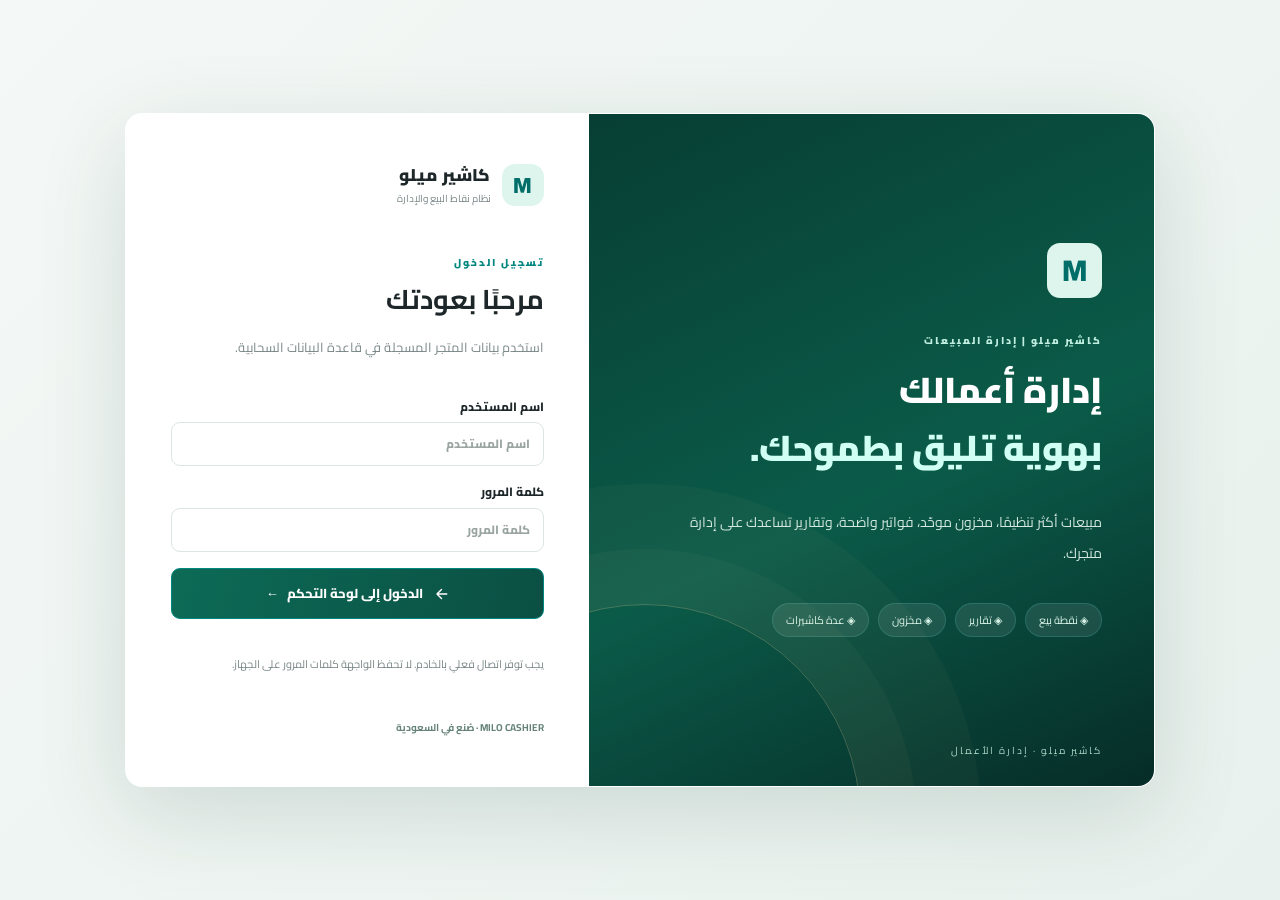
==== index.html @ 9346929e "Add files via upload" ====
<!doctype html>
<html lang="ar" dir="rtl">
<head>
  <meta charset="utf-8">
  <meta name="viewport" content="width=device-width,initial-scale=1,maximum-scale=1,user-scalable=no,viewport-fit=cover">
  <meta name="theme-color" content="#00867f">
  <meta name="description" content="كاشير ميلو — منصة إدارة المبيعات والمخزون والفواتير باللغة العربية">
  <title>كاشير ميلو | نظام نقاط البيع</title>
  <link rel="preconnect" href="https://fonts.googleapis.com">
  <link rel="preconnect" href="https://fonts.gstatic.com" crossorigin>
  <link href="https://fonts.googleapis.com/css2?family=Cairo:wght@400;500;600;700;800;900&display=swap" rel="stylesheet">
  <link rel="manifest" href="manifest.webmanifest">
  <link rel="icon" href="icons/icon-192.png">
  <link rel="apple-touch-icon" href="icons/icon-192.png">
  <link rel="stylesheet" href="style.css">
  <script defer src="startup.js"></script>
  <script defer src="icons.js"></script>
  <script defer src="offline-sync.js"></script>
  <script defer src="milo-bridge.js?v=363"></script>
  <script defer src="app.js"></script>
  <script defer src="pwa.js"></script>
  <script defer src="direct-print.js?v=362"></script>
</head>
<body data-initial-page="sale">
<!-- Startup overlay: shown only during actual authentication and data loading. -->
<section id="miloLoginLoading" class="milo-login-loading hidden" aria-live="polite" aria-busy="true" aria-labelledby="miloLoadingTitle" role="status" dir="rtl">
  <div class="milo-loading-card">
    <div class="milo-loading-mark" aria-hidden="true"><span>M</span><i></i></div>
    <div class="milo-loading-kicker">MILO CASHIER</div>
    <h2 id="miloLoadingTitle">مرحبًا بك في ميلو</h2>
    <p id="miloLoadingStatus">جارٍ التحقق من بيانات الدخول...</p>
    <div class="milo-loading-progress" aria-hidden="true"><span></span></div>
    <div class="milo-loading-foot"><span class="milo-loading-dot"></span> تهيئة بيئة العمل بشكل آمن</div>
  </div>
  <div class="milo-loading-copyright">نظام MILO CASHIER · صناعة سعودية</div>
</section>
<section id="loginScreen" class="login-screen">
  <div class="login-layout">
    <div class="login-hero">
      <div class="brand-emblem large">M</div>
      <p class="eyebrow light-text">كاشير ميلو | إدارة المبيعات</p>
      <h1>إدارة أعمالك<br><span>بهوية تليق بطموحك.</span></h1>
      <p>مبيعات أكثر تنظيمًا، مخزون موحّد، فواتير واضحة، وتقارير تساعدك على إدارة متجرك.</p>
      <div class="hero-chips"><span>◈ نقطة بيع</span><span>◈ تقارير</span><span>◈ مخزون</span><span>◈ عدة كاشيرات</span></div>
      <div class="hero-foot">كاشير ميلو · إدارة الأعمال</div>
    </div>
    <div class="login-form-side">
      <div class="brand-inline"><span class="brand-emblem">M</span><div><strong>كاشير ميلو</strong><small>نظام نقاط البيع والإدارة</small></div></div>
      <p class="eyebrow">تسجيل الدخول</p>
      <h2>مرحبًا بعودتك</h2>
      <p class="muted">استخدم بيانات المتجر المسجلة في قاعدة البيانات السحابية.</p>
      <form id="loginForm" autocomplete="on">
        <label>اسم المستخدم<input id="loginUser" name="username" class="input" autocomplete="username" required placeholder="اسم المستخدم"></label>
        <label>كلمة المرور<input id="loginPass" name="password" class="input" type="password" autocomplete="current-password" required placeholder="كلمة المرور"></label>
        <button id="loginBtn" class="btn primary block" type="submit">الدخول إلى لوحة التحكم <span>←</span></button>
      </form>
      <div id="loginError" class="error-text" role="alert"></div>
      <p class="small-note">يجب توفر اتصال فعلي بالخادم. لا تحفظ الواجهة كلمات المرور على الجهاز.</p>
      <div class="login-bottom">MILO CASHIER · صُنع في السعودية</div>
    </div>
  </div>
</section>

<div id="app" class="app hidden">
  <header class="topbar">
    <div class="topbar-row">
      <div class="header-start"><button class="sidebar-toggle" id="sidebarToggle" type="button" aria-label="فتح أو إغلاق القائمة" aria-controls="mainNav" aria-expanded="true" title="فتح أو إغلاق القائمة"><span class="hamburger-icon" aria-hidden="true"><svg viewBox="0 0 24 24" fill="none" stroke="currentColor" stroke-width="2" stroke-linecap="round"><path d="M4 7h16M4 12h16M4 17h16"/></svg></span></button>
      <div class="brand-inline"><span class="brand-emblem">M</span><div><strong>كاشير ميلو</strong><small id="storeTitle">نظام نقاط البيع</small></div></div></div>
      <div class="header-tools"><button type="button" id="syncQueueButton" class="sync-queue-pill" data-action="view-sync-queue" title="مزامنة الفواتير المعلقة" aria-live="polite">بانتظار المزامنة: <b id="syncQueueCount">0</b></button><span class="connection" id="connection" aria-live="polite"><i></i> التحقق من الاتصال</span><button class="btn outline tiny" id="installAppButton" type="button" hidden>تثبيت التطبيق</button><div class="account-menu" id="accountMenu"><button type="button" class="account-trigger" id="accountTrigger" aria-haspopup="true" aria-expanded="false" aria-controls="accountDropdown"><span class="account-circle" aria-hidden="true"><svg viewBox="0 0 24 24" fill="none" stroke="currentColor" stroke-width="1.9" stroke-linecap="round"><circle cx="12" cy="8" r="4"/><path d="M4 21v-2a8 8 0 0 1 16 0v2"/></svg></span><span class="account-label"><strong id="userName">حساب المتجر</strong><small>الحساب والخيارات</small></span><span class="account-chevron" aria-hidden="true">⌄</span></button><div class="account-dropdown" id="accountDropdown" hidden><div class="account-dropdown-head"><b id="accountMenuOwner">حساب المتجر</b><small id="accountMenuStore">إدارة الحساب</small></div><button type="button" data-action="go-account">حسابي والاشتراك</button><button type="button" class="account-logout" data-action="logout">تسجيل الخروج</button></div></div></div>
    </div>
  </header>
  <div class="sidebar-scrim" id="sidebarScrim" hidden></div>
  <aside class="pos-sidebar" id="sidebar" aria-label="القائمة الجانبية">
    <div class="side-brand"><div class="side-brand-symbol">M</div><div class="sidebar-label"><b>كاشير ميلو</b><small>لوحة إدارة الأعمال</small></div></div>
    <div class="sidebar-scroll"><nav id="mainNav" class="side-menu" aria-label="القائمة الرئيسية"></nav></div>
    <div class="side-footer"><span class="side-footer-dot"></span><div class="sidebar-label"><b>نظام نقاط البيع</b><small>إدارة ومزامنة مركزية</small></div></div>
  </aside>
  <main class="workspace">
    <div class="page-header"><div><p class="eyebrow" id="pageEyebrow">كاشير ميلو</p><h1 id="pageTitle">نقطة البيع</h1><p class="muted" id="pageSub">نظام متكامل لإدارة عمليات المتجر.</p></div><div class="header-actions" id="headerActions"></div></div>
    <div id="content" class="page-content"></div>
  </main>
  <footer class="main-footer"><span>© كاشير ميلو — إدارة المتاجر باحترافية</span><span id="footerText">اتصال مركزي إلزامي لحفظ المبيعات · تطبيق قابل للتثبيت</span></footer>
</div>

<div class="backdrop hidden" id="modal" role="dialog" aria-modal="true" aria-labelledby="modalTitle">
  <div class="modal-panel"><div class="modal-head"><div><small>كاشير ميلو</small><h2 id="modalTitle"></h2></div><button class="icon-button" type="button" data-action="close-modal" aria-label="إغلاق"><svg viewBox="0 0 24 24" fill="none" stroke="currentColor" stroke-width="2" stroke-linecap="round"><path d="M18 6 6 18M6 6l12 12"/></svg></button></div><div id="modalContent" class="modal-content"></div><div id="modalActions" class="modal-actions"></div></div>
</div>
<div class="toast hidden" id="toast" role="status" aria-live="polite"></div>
<div id="receipt" class="print-receipt" aria-hidden="true"></div>
<section id="accountBlockedScreen" class="account-blocked-screen hidden" role="alertdialog" aria-modal="true" aria-labelledby="accountBlockedTitle" dir="rtl">
  <div class="account-blocked-card"><div class="account-blocked-mark" aria-hidden="true">!</div>
    <p class="account-blocked-brand">MILO CASHIER</p>
    <h1 id="accountBlockedTitle">تم إيقاف الحساب</h1>
    <p id="accountBlockedReason">تم إغلاق الحساب أو إيقاف اشتراك المتجر. يرجى التواصل مع إدارة النظام.</p>
    <p class="account-blocked-hint">تم إيقاف استخدام الكاشير على هذا الجهاز. لم تُحذف البيانات المحلية.</p>
    <button type="button" class="btn primary" onclick="location.reload()">إعادة التحقق</button>
  </div>
</section>
</body>
</html>
---- style.css ----
:root{--navy:#102a31;--navy-2:#163b42;--navy-3:#1b4b52;--emerald:#116953;--emerald-2:#0d5442;--mint:#dff1e8;--pistachio:#edf7f1;--sky:#ecf5f9;--paper:#f4f7f6;--card:#fffdfa;--line:#dde8e3;--ink:#182d31;--muted:#718582;--warning:#fff4df;--danger:#b94043;--shadow:0 18px 48px rgba(16,45,47,.08);--radius:18px;--radius-sm:12px}
*{box-sizing:border-box}html{scroll-behavior:smooth}body{margin:0;background:linear-gradient(180deg,#fbfcfc 0%,#f2f6f4 100%);color:var(--ink);font-family:Cairo,Tahoma,Arial,sans-serif;font-size:13px;line-height:1.65}button,input,textarea,select{font:inherit}button{cursor:pointer}button:disabled{opacity:.56;cursor:not-allowed}a{color:var(--emerald)}img{display:block;max-width:100%}.hidden{display:none!important}.muted{color:var(--muted)}.eyebrow{font-size:10px;letter-spacing:2px;font-weight:900;color:var(--emerald);margin:0 0 5px}.light-text{color:#c0eee1}.small-note{font-size:11px;color:var(--muted);line-height:1.95}

/* login */
.login-screen{min-height:100dvh;display:grid;place-items:center;padding:25px;background:radial-gradient(circle at 10% 10%,#d9eae4,transparent 35%),linear-gradient(125deg,#eef4f1,#f9fbfa)}.login-layout{width:min(1030px,100%);min-height:630px;background:white;display:grid;grid-template-columns:1.1fr .9fr;overflow:hidden;border-radius:28px;box-shadow:0 35px 100px rgba(14,48,41,.17);border:1px solid #d9e6df}.login-hero{color:white;background:linear-gradient(138deg,var(--navy) 0%,var(--navy-2) 58%,var(--emerald) 100%);padding:64px 52px;position:relative;display:flex;flex-direction:column;justify-content:center;overflow:hidden}.login-hero:after{content:'';position:absolute;left:-110px;bottom:-155px;width:400px;height:400px;border:1px solid #9de0c333;border-radius:50%;box-shadow:0 0 0 60px #9de0c30b,0 0 0 125px #9de0c309;pointer-events:none}.login-hero h1{font-size:36px;line-height:1.6;margin:8px 0 16px;font-weight:900}.login-hero h1 span{color:#b6ebcf}.login-hero>p:not(.eyebrow){color:#d1e8df;font-size:14px;line-height:2.2;max-width:430px}.hero-chips{display:flex;gap:9px;flex-wrap:wrap;margin:20px 0}.hero-chips span{padding:7px 13px;background:#e4f8ef16;border:1px solid #b5e6d737;border-radius:30px;color:#d8f4e8;font-size:11px}.hero-foot{position:absolute;bottom:27px;color:#aed7ca;font-size:10px;letter-spacing:2px;direction:ltr}.login-form-side{padding:50px 45px;display:flex;flex-direction:column;justify-content:center}.brand-inline{display:flex;align-items:center;gap:11px}.brand-inline>div{display:flex;flex-direction:column;line-height:1.3}.brand-inline strong{font-weight:900;font-size:17px;letter-spacing:.2px}.brand-inline small{font-size:10px;color:var(--muted);margin-top:6px}.brand-emblem{display:grid;place-items:center;width:42px;height:42px;border-radius:13px;background:linear-gradient(145deg,#d1efe1,#95c9b5);color:#144b42;font-size:22px;font-weight:900;box-shadow:0 5px 18px #153f2e1e}.brand-emblem.large{width:55px;height:55px;font-size:30px;margin-bottom:35px;color:#d5f4e6;background:#d5f4e628;border:1px solid #d5f4e655}.login-form-side>.eyebrow{margin-top:49px}.login-form-side h2{font-size:27px;line-height:1.4;margin:5px 0}.login-form-side form{display:grid;gap:16px;margin:25px 0 6px}.login-form-side form label,.form label{display:flex;flex-direction:column;gap:6px;font-size:12px;font-weight:800}.login-bottom{margin-top:33px;font-size:10px;color:#9caeaa}.error-text{font-size:12px;color:var(--danger);min-height:18px}
.input,textarea,select{width:100%;padding:11px 13px;background:white;border:1px solid #d6e3dc;border-radius:12px;color:var(--ink);outline:0;min-height:44px}textarea{resize:vertical;min-height:85px}.input:focus,textarea:focus,select:focus{border-color:#65aa93;box-shadow:0 0 0 3px #11695316}.input::placeholder{color:#a0ada8}
.btn{border:1px solid transparent;border-radius:12px;padding:10px 16px;font-weight:900;white-space:nowrap;display:inline-flex;align-items:center;justify-content:center;gap:8px;transition:.16s;color:inherit;background:#eff4f1}.btn:hover:not(:disabled){transform:translateY(-1px);filter:brightness(.985)}.btn.primary{background:linear-gradient(110deg,var(--emerald-2),#1a8269);color:white;box-shadow:0 8px 18px #0c5e4927}.btn.secondary{background:#e4f2ec;color:var(--emerald);border-color:#c9e6d8}.btn.outline{background:white;border-color:#d8e5df;color:var(--ink)}.btn.danger{background:#fff0ee;color:var(--danger);border-color:#f1d8d5}.btn.block{width:100%;min-height:51px}.btn.tiny{padding:6px 11px;font-size:11px}.btn.small{padding:8px 13px;font-size:11px}.icon-button{display:grid;place-items:center;width:37px;height:37px;border:1px solid var(--line);background:white;border-radius:10px;font-size:23px;color:var(--ink)}

/* app shell */
.topbar{position:sticky;top:0;z-index:20;padding:10px 14px 0;background:linear-gradient(180deg,rgba(244,247,246,.96),rgba(244,247,246,.88));backdrop-filter:blur(8px)}.topbar-row{display:flex;justify-content:space-between;align-items:center;gap:15px;padding:14px 18px;border:1px solid #dbe7e2;border-bottom:0;background:linear-gradient(110deg,var(--navy) 0%,var(--navy-2) 66%,var(--navy-3) 100%);box-shadow:0 10px 30px rgba(16,42,49,.12);border-radius:24px 24px 0 0}.topbar .brand-inline strong{color:#fff}.topbar .brand-inline small{color:#cad9d6}.topbar .brand-emblem{background:linear-gradient(145deg,#d9eee8,#9dc6bc);color:#0f3439;box-shadow:0 5px 16px #061d1b36}.header-tools{display:flex;align-items:center;gap:11px;flex-wrap:wrap}.connection{display:inline-flex;gap:8px;align-items:center;background:#e9f5ee;color:#116953;font-size:10px;border-radius:40px;padding:8px 12px;font-weight:900;white-space:nowrap}.connection i{width:7px;height:7px;border-radius:50%;background:#27a66f}.connection.offline{background:#fff2e2;color:#ae6e22}.connection.offline i{background:#e79c43}.user-avatar{border:1px solid #ffffff24;border-radius:40px;background:#ffffff12;padding:8px 12px;color:#eff7f6;font-size:11px;font-weight:900}.topbar .btn.outline{background:#ffffff10;border-color:#ffffff33;color:#fff}.topnav{display:flex;gap:6px;align-items:center;padding:10px 14px 12px;overflow-x:auto;scrollbar-width:thin;background:#fff;border:1px solid #dbe7e2;border-top:0;border-radius:0 0 24px 24px;box-shadow:0 14px 34px rgba(16,42,49,.06);white-space:nowrap}.topnav button{border:1px solid transparent;border-radius:999px;background:transparent;color:#60756f;font-weight:900;font-size:11px;padding:10px 14px;white-space:nowrap}.topnav button:hover{color:var(--emerald);background:#f1f8f4;border-color:#dcebe5}.topnav button.active{color:#fff;border-color:var(--emerald);background:linear-gradient(135deg,var(--emerald-2),var(--emerald));box-shadow:0 8px 18px rgba(17,105,83,.2)}
.workspace{max-width:1720px;margin:auto;min-height:calc(100vh - 206px);padding:22px 14px 36px}.page-header{display:flex;justify-content:space-between;align-items:flex-end;gap:16px;margin:0 0 18px;padding:20px 22px;border:1px solid #dfe9e5;background:linear-gradient(145deg,#fffdfa,#f7fbf9);border-radius:22px;box-shadow:var(--shadow)}.page-header h1{font-size:26px;line-height:1.35;margin:0 0 5px;font-weight:900;color:#113138}.page-header .muted{margin:0;font-size:12px}.header-actions{display:flex;gap:8px;align-items:center;flex-wrap:wrap;justify-content:flex-end}.header-actions .btn{padding-inline:14px;border-radius:999px;box-shadow:0 6px 14px rgba(16,42,49,.04)}.main-footer{display:flex;justify-content:space-between;gap:15px;padding:18px 18px 22px;font-size:10px;color:#859994;border-top:1px solid #e5edeb}

/* generic cards */
.card,.panel{background:var(--card);border:1px solid var(--line);border-radius:var(--radius);box-shadow:var(--shadow);padding:18px}.card h2,.panel h2{margin:0 0 14px;font-size:16px}.panel.soft{background:linear-gradient(140deg,#fafffc,#f2f8f5)}.toolbar{display:flex;gap:9px;align-items:center;flex-wrap:wrap;margin-bottom:15px}.toolbar .input{max-width:280px}.toolbar .right{margin-inline-start:auto}

/* sale screen */
.sale-page{min-height:0}.split{display:grid;grid-template-columns:minmax(0,1fr) 430px;gap:18px;align-items:stretch}.sale-products,.sale-cart{min-width:0;display:flex;flex-direction:column;min-height:0}.sale-products{padding:16px 16px 14px}.sale-cart{padding:16px;gap:12px;position:relative;background:linear-gradient(180deg,#fffdfa,#fbfefd)}.sale-cart:before{content:'';position:absolute;inset:0 auto 0 0;width:4px;background:linear-gradient(180deg,var(--emerald),#9cc7b6);border-radius:18px 0 0 18px}.sale-toolbar{display:flex;align-items:center;gap:10px;flex-wrap:wrap;margin-bottom:13px;padding:12px;border:1px solid #e5eeea;border-radius:15px;background:linear-gradient(135deg,#f8fbfa,#f2f7f5)}.search-area{position:relative;flex:1 1 300px}.search-area .input{padding-right:39px;background:#fff}.search-area:before{content:'⌕';position:absolute;right:13px;top:5px;color:var(--emerald);font-size:26px}.category-strip{display:flex;gap:7px;overflow-x:auto;white-space:nowrap;padding:6px 1px 12px}.chip{background:white;color:#577168;border:1px solid #dbe8e0;border-radius:35px;font-weight:800;padding:8px 13px;white-space:nowrap;font-size:11px}.chip.active{background:var(--emerald);color:white;border-color:var(--emerald);box-shadow:0 6px 14px rgba(17,105,83,.18)}.catalog{display:grid;grid-template-columns:repeat(auto-fill,minmax(160px,1fr));gap:12px;align-content:start;flex:1;min-height:280px;overflow:auto;padding:3px}.catalog-card{border:1px solid #deebe5;background:#fff;border-radius:16px;overflow:hidden;text-align:right;min-height:210px;display:flex;flex-direction:column;transition:.15s;box-shadow:0 6px 16px rgba(16,42,49,.04)}.catalog-card:hover{border-color:#95bfae;box-shadow:0 12px 26px rgba(14,105,81,.12);transform:translateY(-2px)}.catalog-img{height:108px;background:linear-gradient(120deg,#ecf7f1,#eaf4f6);display:flex;align-items:center;justify-content:center;overflow:hidden}.catalog-img img{width:100%;height:100%;object-fit:cover}.catalog-img .placeholder{font-size:38px;color:#7eb3a1}.catalog-card .body{padding:12px;display:flex;flex:1;flex-direction:column;gap:4px}.catalog-card .body b{font-size:12px;line-height:1.55;min-height:40px}.catalog-card .body small{color:#8a9d95;font-size:10px}.catalog-card .amount{display:flex;align-items:flex-end;justify-content:space-between;margin-top:auto;padding-top:9px;color:var(--emerald);font-weight:900;font-size:14px}.catalog-card .amount span{font-size:9px;color:#9baaa4;font-weight:700}.catalog-card:disabled{filter:grayscale(.38);opacity:.8}
.cart-title{display:flex;align-items:center;justify-content:space-between;gap:12px;padding:0 0 6px;margin-bottom:2px}.cart-title h2{margin:0;font-size:18px}.count-pill{border-radius:20px;background:#eef7f1;color:#17634f;font-weight:900;padding:5px 11px;font-size:10px}.cart-lines{flex:1;min-height:280px;overflow:auto;border:1px solid #e9efea;border-radius:14px;background:#fff}.cart-line{display:flex;flex-direction:column;gap:7px;padding:12px 12px;border-bottom:1px solid #eaf0ec}.cart-line:last-child{border:0}.cart-line-header{display:flex;justify-content:space-between;align-items:flex-start;gap:9px}.cart-line-header b{font-size:12px}.cart-line-header strong{color:var(--emerald)}.cart-line small{font-size:10px;color:var(--muted)}.cart-controls{display:flex;align-items:center;justify-content:space-between;gap:8px}.counter{display:inline-flex;align-items:center;border:1px solid #dce9e2;border-radius:10px;overflow:hidden;background:#fff}.counter button{border:0;background:#f6faf7;color:var(--emerald);padding:4px 11px;font-size:15px}.counter strong{padding:0 11px;font-size:11px}.icon-text{border:0;color:#ad514f;background:transparent;font-weight:800;padding:4px;font-size:11px}.total-box{background:linear-gradient(125deg,#f6fbf8,#eef7f3);padding:14px;border-radius:14px;border:1px solid #e1ede7}.total-row{display:flex;align-items:center;justify-content:space-between;margin-bottom:8px;font-size:12px}.total-row:last-child{margin:0}.total-row.grand{border-top:1px solid #d7e9df;margin-top:10px;padding-top:12px;font-weight:900;font-size:20px;color:var(--emerald)}.cart-checkout{display:grid;grid-template-columns:1fr 1fr;gap:8px}.cart-checkout .full{grid-column:1/-1}.empty{text-align:center;color:#899d95;padding:45px 16px}.empty b{display:block;color:#567368;font-size:14px;margin-bottom:5px}

/* rest pages */
.section-tabs{display:flex;gap:7px;margin-bottom:15px}.metrics{display:grid;grid-template-columns:repeat(4,minmax(0,1fr));gap:12px;margin-bottom:16px}.metric{padding:19px;border:1px solid #e2ebe6;background:#fff;border-radius:15px;box-shadow:var(--shadow)}.metric span{display:block;font-size:11px;color:#7e908a}.metric b{display:block;color:var(--emerald);font-size:23px;font-weight:900;margin-top:8px}.data-table{width:100%;border-collapse:collapse;min-width:650px}.data-table th,.data-table td{border-bottom:1px solid #ebf1ed;text-align:right;vertical-align:middle;padding:11px 10px;font-size:11px}.data-table th{color:#61786e;background:#f4faf6;font-weight:900}.data-table tr:hover td{background:#fcfefd}.data-table td .btn{margin:2px}.table-scroll{overflow:auto;border-radius:10px}.cell-image{width:39px;height:39px;object-fit:cover;border-radius:8px;background:#ebf4ef}.tag{display:inline-flex;align-items:center;gap:3px;font-weight:800;padding:4px 9px;border-radius:30px;font-size:10px;background:#e8f6ed;color:#167451}.tag.red{color:#ba4241;background:#fff0f0}.tag.amber{color:#916210;background:#fff4df}.stack{display:grid;gap:15px}.form{display:grid;grid-template-columns:repeat(2,minmax(0,1fr));gap:13px}.form .wide,.wide{grid-column:1/-1}.form input[type=checkbox]{width:auto;margin-left:7px}.form-help{font-size:11px;line-height:1.9;color:#7a9186}.form-section{grid-column:1/-1;border-top:1px solid #e4efe7;padding-top:12px;margin-top:6px}.form-section h3{margin:0 0 7px;font-size:15px}.option-row{display:grid;grid-template-columns:1fr 115px auto;gap:7px;align-items:center;margin-bottom:8px}.setting-grid{display:grid;grid-template-columns:repeat(auto-fit,minmax(240px,1fr));gap:13px}.setting-tile{border:1px solid #e0ebe5;border-radius:15px;background:white;padding:18px}.setting-tile h3{font-size:15px;margin:0 0 5px}.setting-tile p{font-size:11px;color:var(--muted);min-height:45px}.notice{background:var(--warning);border:1px solid #f0ddbb;padding:12px 14px;border-radius:12px;color:#805c1e;font-size:11px;line-height:1.9}.notice.good{background:#e9f7ef;border-color:#c8ebd4;color:#216448}.notice.danger{background:#fff0ef;border-color:#efcfcb;color:#9a4240}.chart-bars{height:200px;display:flex;align-items:end;gap:8px;overflow-x:auto;padding:10px 0 23px;border-bottom:1px solid var(--line)}.chart-col{min-width:35px;flex:1;display:flex;flex-direction:column;align-items:center;justify-content:end;height:100%}.chart-bar{width:min(40px,75%);background:linear-gradient(0deg,var(--emerald),#7ebca6);height:var(--bar-h);border-radius:7px 7px 1px 1px;min-height:3px}.chart-col small{font-size:9px;white-space:nowrap;color:#7a9388}.columns2{display:grid;grid-template-columns:1.3fr .7fr;gap:14px}.payment-methods{display:grid;grid-template-columns:repeat(3,1fr);gap:8px;margin-bottom:15px}.paymethod{padding:13px;border:1px solid #d6e7dd;border-radius:12px;background:white;font-weight:900;color:#42695b}.paymethod.selected{background:#eaf6ef;color:var(--emerald);border-color:var(--emerald)}

/* modal */
.print-receipt{display:none}.backdrop{position:fixed;inset:0;z-index:30;background:#102b30a8;backdrop-filter:blur(4px);display:grid;place-items:center;padding:18px}.modal-panel{width:min(700px,100%);max-height:calc(100dvh - 35px);overflow:hidden;background:white;border-radius:22px;box-shadow:0 28px 70px #071b1c52;display:flex;flex-direction:column}.modal-head{display:flex;justify-content:space-between;align-items:flex-start;gap:10px;border-bottom:1px solid #e3ebe7;padding:17px 22px}.modal-head small{font-size:9px;color:var(--emerald);font-weight:900;letter-spacing:1px}.modal-head h2{font-size:18px;margin:1px 0 0}.modal-content{padding:21px 23px;overflow-y:auto}.modal-actions{padding:13px 22px;display:flex;justify-content:flex-end;gap:9px;border-top:1px solid #e3ebe7}.toast{position:fixed;bottom:24px;left:20px;z-index:99;background:#153c38;color:white;border-radius:12px;padding:12px 19px;box-shadow:0 15px 40px #16332d52;max-width:min(450px,calc(100vw - 35px));font-size:12px}.toast.error{background:#8b3434}

/* receipt */
.receipt-inner{color:#000;background:#fff;font:11px/1.45 Tahoma,Arial,sans-serif;text-align:right;padding:1mm 0}.receipt-head{text-align:center;padding-bottom:8px}.receipt-brand{font-size:10px;letter-spacing:1.8px;color:#555;margin-bottom:4px}.receipt-inner h2{font-size:18px;margin:0 0 2px;text-align:center}.receipt-sub{font-size:10px;color:#333;margin:2px 0;text-align:center}.receipt-badge{display:inline-block;margin-top:6px;padding:4px 8px;border:1px solid #999;border-radius:999px;font-size:10px;font-weight:bold}.receipt-box{border:1px solid #000;padding:6px 7px;border-radius:3px;margin:8px 0}.receipt-grid{display:grid;grid-template-columns:1fr 1fr;gap:3px 12px;font-size:10px}.receipt-grid div{display:flex;justify-content:space-between;gap:10px}.receipt-grid strong,.receipt-grid b{font-size:10px}.receipt-rule{border-top:1px dashed #777;margin:8px 0}.receipt-items{width:100%;border-collapse:collapse}.receipt-items th,.receipt-items td{border-bottom:1px dashed #b0b0b0;padding:4px 0;text-align:right;vertical-align:top;font-size:10px}.receipt-items th:nth-child(2),.receipt-items td:nth-child(2),.receipt-items th:nth-child(3),.receipt-items td:nth-child(3),.receipt-items th:nth-child(4),.receipt-items td:nth-child(4){text-align:center}.receipt-items th:last-child,.receipt-items td:last-child{text-align:left}.receipt-items th{font-size:9px;color:#333}.item-main{font-weight:bold}.item-note{display:block;font-size:9px;color:#444;margin-top:2px}.receipt-summary .rline{display:flex;align-items:center;justify-content:space-between;gap:10px;margin:4px 0}.receipt-summary .receipt-strong{font-weight:900;font-size:15px;padding:7px 0;border-top:1px solid #000;border-bottom:1px solid #000;margin-top:5px}.receipt-footer{margin-top:10px;border-top:1px dashed #aaa;padding-top:8px;white-space:pre-wrap;text-align:center;font-size:10px}.receipt-note{font-size:10px;white-space:pre-wrap;text-align:center}.qr-area{text-align:center;margin:10px auto 4px}.qr-caption{text-align:center;font-size:9px;color:#333}.tiny{text-align:center;font-size:9px;color:#555;margin-top:5px}

/* responsiveness & fixed sale viewport */
@media(min-width:1000px){body:has(.sale-page) .workspace{max-width:1760px}body:has(.sale-page) .page-content{min-height:calc(100dvh - 245px)}body:has(.sale-page) .sale-page{height:calc(100dvh - 245px)}.sale-page .split{height:100%}.sale-page .split .card{height:100%;min-height:0}.sale-page .sale-products,.sale-page .sale-cart{overflow:hidden}.sale-page .sale-cart{position:sticky;top:136px;align-self:start}.sale-page .catalog,.sale-page .cart-lines{scrollbar-gutter:stable}}
@media(max-width:1100px){.split{grid-template-columns:1fr}.catalog{max-height:430px}.sale-cart{position:static}.cart-lines{max-height:300px!important}.metrics{grid-template-columns:repeat(2,1fr)}.columns2{grid-template-columns:1fr}.page-header{align-items:flex-start;flex-wrap:wrap}}
@media(max-width:750px){.login-screen{padding:10px}.login-layout{min-height:initial;grid-template-columns:1fr}.login-hero{padding:22px 26px}.login-hero h1{font-size:22px;margin:0}.login-hero>p:not(.eyebrow),.hero-chips,.hero-foot,.login-hero>.eyebrow{display:none}.brand-emblem.large{margin:0 0 8px;width:39px;height:39px;font-size:23px}.login-form-side{padding:25px}.login-form-side>.eyebrow{margin-top:25px}.topbar{padding:6px 8px 0}.topbar-row{padding:10px 12px;border-radius:18px 18px 0 0}.topnav{padding:8px 8px 10px;border-radius:0 0 18px 18px}.topbar .brand-inline strong{font-size:13px}.topbar .brand-inline small{font-size:9px}.user-avatar{display:none}.header-tools{gap:5px}.topnav button{padding:9px 11px;font-size:11px}.workspace{padding:15px 10px}.page-header{padding:15px 14px}.page-header h1{font-size:21px}.catalog{grid-template-columns:repeat(2,minmax(0,1fr));max-height:none}.metrics{grid-template-columns:repeat(2,minmax(0,1fr))}.metric{padding:13px}.metric b{font-size:16px}.card,.panel{padding:13px}.form{grid-template-columns:1fr}.form .wide,.wide{grid-column:1}.setting-grid{grid-template-columns:1fr}.main-footer{flex-direction:column;text-align:center}.option-row{grid-template-columns:1fr 75px auto}.modal-panel{max-height:calc(100dvh - 15px)}.modal-content{padding:14px}.modal-head{padding:14px}.payment-methods{grid-template-columns:1fr}.header-actions{width:100%;justify-content:flex-start}}
@media print{@page{margin:0;size:auto}html,body{padding:0!important;margin:0!important;background:#fff!important}body>.login-screen,body>.app,body>.backdrop,body>.toast{display:none!important}#receipt.print-receipt{display:block!important;position:static!important;margin:0 auto!important;padding:3mm 3mm 4mm!important;max-width:none!important;min-height:0!important;break-after:avoid;width:var(--receipt-width,80mm)!important}#receipt .receipt-inner{width:100%;font-size:11px;line-height:1.35}#receipt table tr,#receipt svg{break-inside:avoid;page-break-inside:avoid}#receipt .receipt-footer,#receipt .receipt-box,#receipt .receipt-summary{break-inside:avoid}}

/* MILO PWA — professional header and fixed sale workspace */
.topbar{position:sticky;top:0;z-index:12;background:rgba(247,250,248,.97);backdrop-filter:blur(16px)}
.topnav{display:flex;align-items:center;gap:5px;overflow-x:auto;scrollbar-width:thin}
.topnav button{white-space:nowrap;flex-shrink:0}
.topnav .nav-extra{opacity:.82}
#installAppButton[hidden]{display:none!important}
@media(min-width:1120px){body:has(.sale-page) .workspace{height:calc(100dvh - 172px);min-height:0;display:flex;flex-direction:column;padding-top:9px;padding-bottom:7px}body:has(.sale-page) .page-header{flex:0 0 auto;margin-bottom:7px;padding-block:8px}body:has(.sale-page) .page-content{min-height:0;flex:1;display:flex;flex-direction:column}body:has(.sale-page) .sale-page{height:100%;min-height:0;flex:1}body:has(.sale-page) .sale-page .split{height:100%;min-height:0}body:has(.sale-page) .sale-cart{top:auto}body:has(.sale-page) .main-footer{display:none}}
@media print{@page{margin:0;size:auto}#receipt.print-receipt{max-height:none!important;height:auto!important;overflow:visible!important;padding:1mm 2mm 2mm!important;break-inside:auto!important}#receipt .receipt-inner{break-inside:auto}#receipt .receipt-items{break-inside:auto}#receipt .receipt-footer{break-inside:avoid}#receipt .qr-area{break-inside:avoid}}


/* =========================================================
   MILO PREMIUM / PROFESSIONAL COLLAPSIBLE RIGHT NAVIGATION
   Appearance inspired by mainstream Arabic retail dashboards;
   independently designed, not a copy of another brand.
   ========================================================= */
:root{--sidebar-wide:248px;--sidebar-narrow:72px;--topbar-height:73px;--paper:#f3f6fa;--card:#fff;--line:#e0e8ee;--ink:#203341;--navy:#122b3c;--emerald:#087d64;--emerald-2:#07654f;--shadow:0 6px 22px rgba(18,43,60,.045)}
body{background:#f3f6fa;color:var(--ink);font-size:13px}
.app{min-height:100dvh}
.topbar{height:var(--topbar-height);padding:0;position:sticky;top:0;z-index:40;background:#fff;border-bottom:1px solid #e2e9ef;box-shadow:0 2px 15px rgba(23,50,73,.035);backdrop-filter:none}
.topbar-row{height:100%;padding:0 24px;box-shadow:none;background:#fff;border:0;border-radius:0}
.topbar .brand-inline strong{color:var(--navy);font-size:17px;letter-spacing:.06em}
.topbar .brand-inline small{color:#7b8d96}
.topbar .brand-emblem{background:#e4f4ed;color:#08765b;box-shadow:none;border:1px solid #cde9dc}
.topbar .btn.outline{background:#f7fafb;border:1px solid #e2e9ed;color:#344d59}
.header-start{display:flex;align-items:center;gap:16px;min-width:0}
.header-tools{gap:9px}
.connection{background:#edf8f2;color:#127356;padding:8px 12px}
.user-avatar{background:#eef3f6;color:#405866;border-color:#dce5eb}
.sidebar-toggle{border:1px solid #dce6ec;background:#f8fafb;color:#203a48;display:grid;place-items:center;width:42px;height:42px;flex:0 0 42px;border-radius:12px;font-size:20px;line-height:1;transition:.2s}
.sidebar-toggle:hover{background:#eaf5f0;color:#086e56;border-color:#b7d9cb}
.pos-sidebar{position:fixed;right:0;top:var(--topbar-height);bottom:0;width:var(--sidebar-wide);z-index:35;display:flex;flex-direction:column;background:#112d3b;color:#d9e8ec;border-left:1px solid #234352;box-shadow:-5px 0 24px rgba(15,32,45,.075);transition:width .22s ease,transform .22s ease;overflow:hidden}
.side-brand{min-height:86px;padding:17px 19px;display:flex;align-items:center;gap:12px;border-bottom:1px solid #ffffff19}
.side-brand-symbol{width:42px;height:42px;flex:0 0 42px;border-radius:12px;background:linear-gradient(140deg,#31aa85,#117255);color:#fff;display:grid;place-items:center;font-size:22px;font-weight:900}
.side-brand b{font-size:14px;white-space:nowrap;letter-spacing:.05em}.side-brand small{display:block;font-size:10px;color:#9cb5bd;white-space:nowrap}
.sidebar-scroll{min-height:0;overflow:auto;overflow-x:hidden;scrollbar-width:thin;scrollbar-color:#42606e transparent;padding:12px 10px}
.side-menu{display:flex;flex-direction:column;gap:3px}
.side-group-label{font-size:10px;font-weight:800;color:#7899a8;padding:16px 14px 7px;white-space:nowrap}
.side-link{width:100%;border:1px solid transparent;background:transparent;color:#bbd0d8;display:flex;align-items:center;gap:12px;padding:11px 14px;border-radius:11px;min-height:45px;text-align:right;font-size:12px;font-weight:800;white-space:nowrap;transition:background .14s ease,color .14s ease}
.side-link:hover{background:#ffffff12;color:#fff}
.side-link.active{color:#fff;border-color:#289b7860;background:linear-gradient(95deg,#138268 0%,#18715f 100%);box-shadow:0 6px 15px #071d2540}
.side-icon{font-size:20px;line-height:1;display:grid;place-items:center;width:25px;flex:0 0 25px;font-weight:500}
.side-footer{min-height:70px;display:flex;gap:12px;align-items:center;padding:13px 20px;border-top:1px solid #ffffff17;color:#dce8e9}
.side-footer b{font-size:11px}.side-footer small{font-size:9px;color:#95acb5;display:block}
.side-footer-dot{height:12px;width:12px;border-radius:50%;background:#37b584;box-shadow:0 0 0 5px #37b58420;flex:0 0 12px}
.workspace{margin:0 var(--sidebar-wide) 0 0;max-width:none;padding:24px 25px 24px;min-height:calc(100dvh - var(--topbar-height));transition:margin-right .22s ease}
.main-footer{margin-right:var(--sidebar-wide);transition:margin-right .22s ease}
.sidebar-collapsed .pos-sidebar{width:var(--sidebar-narrow)}
.sidebar-collapsed .workspace,.sidebar-collapsed .main-footer{margin-right:var(--sidebar-narrow)}
.sidebar-collapsed .sidebar-label{display:none}
.sidebar-collapsed .side-brand{padding-inline:15px}
.sidebar-collapsed .side-link{justify-content:center;padding:11px 8px}
.sidebar-collapsed .sidebar-scroll{padding:10px 7px}
.sidebar-collapsed .side-footer{justify-content:center}
.page-header{margin:0 0 15px;background:transparent;border:0;box-shadow:none;padding:7px 2px 8px;border-radius:0}
.page-header h1{font-size:24px;color:#182f3c}
.page-header .eyebrow{font-size:9px;letter-spacing:.08em;color:#7c9693}
.card,.panel,.metric,.setting-tile{background:#fff;border:1px solid #e0e8ed;box-shadow:var(--shadow);border-radius:15px}
.btn.primary{background:#0b8064;box-shadow:0 6px 16px #087d6422}
.btn.secondary{background:#e8f6ef;color:#08745a;border-color:#cae9d9}
.btn.outline{background:#fff;border-color:#dce6e9}
.sale-page .split{grid-template-columns:minmax(0,1fr) minmax(345px,380px);gap:13px}
.sale-products,.sale-cart{border-radius:16px;padding:14px}
.sale-cart:before{display:none}
.sale-toolbar{padding:8px;margin-bottom:9px;background:#f8fbfc;border-color:#e4ebed}
.catalog{grid-template-columns:repeat(auto-fill,minmax(145px,1fr));gap:10px}
.catalog-card{min-height:183px;border-radius:12px;box-shadow:none}
.catalog-img{height:94px}.catalog-card .body{padding:10px}.catalog-card .body b{min-height:34px}
.cart-checkout .btn.primary{min-height:46px}
@media(min-width:1101px){
 body:has(.sale-page) .workspace{height:calc(100dvh - var(--topbar-height));min-height:0;padding-top:9px;padding-bottom:9px;display:flex;flex-direction:column;overflow:hidden}
 body:has(.sale-page) .page-header{flex:0 0 auto;padding:3px 2px 6px;margin-bottom:7px}
 body:has(.sale-page) .page-header h1{font-size:19px}
 body:has(.sale-page) .page-header p{font-size:10px}
 body:has(.sale-page) .page-content{min-height:0;flex:1;display:flex;flex-direction:column}
 body:has(.sale-page) .sale-page{height:100%;flex:1;min-height:0}
 body:has(.sale-page) .split{height:100%;min-height:0;grid-template-columns:minmax(0,1fr) minmax(325px,365px)}
 body:has(.sale-page) .split>.card{height:100%;min-height:0;overflow:hidden}
 body:has(.sale-page) .catalog{min-height:0;overflow-y:auto}
 body:has(.sale-page) .cart-lines{min-height:30px;overflow-y:auto;flex:1}
 body:has(.sale-page) .main-footer{display:none}
}
.sidebar-scrim[hidden]{display:none!important}
@media(max-width:1100px){.sale-page .split{grid-template-columns:minmax(0,1fr)}.sale-page .catalog{max-height:480px}}
@media(max-width:900px){
 .topbar-row{padding:0 13px}.pos-sidebar{top:var(--topbar-height);width:min(286px,85vw);transform:translateX(110%);z-index:51}
 .mobile-menu-open .pos-sidebar{transform:translateX(0)}
 .sidebar-collapsed .pos-sidebar{width:min(286px,85vw)}
 .sidebar-collapsed .sidebar-label{display:block}.sidebar-collapsed .side-link{justify-content:flex-start;padding:11px 14px}
 .workspace,.sidebar-collapsed .workspace{margin-right:0;padding:17px 11px}
 .main-footer,.sidebar-collapsed .main-footer{margin-right:0}
 .sidebar-scrim:not([hidden]){position:fixed;inset:var(--topbar-height) 0 0 0;background:#071c2e8c;z-index:50;display:block}
 .header-tools .user-avatar{display:none}.header-tools .btn.outline{padding-inline:8px}
 .page-header{padding:4px 2px 8px}
}
@media(max-width:560px){.topbar .brand-inline small{display:none}.topbar .brand-inline strong{font-size:13px}.header-start{gap:7px}.sidebar-toggle{width:37px;height:37px;flex-basis:37px}.header-tools{gap:4px}.connection{font-size:0;padding:8px}.connection i{width:9px;height:9px}.catalog{grid-template-columns:repeat(2,minmax(0,1fr))}}
@media print{.pos-sidebar,.sidebar-scrim,.topbar,.workspace,.main-footer{display:none!important}#receipt.print-receipt{display:block!important}}


/* ============================================================
   MILO CASHIER | WHITE + SKY EXECUTIVE EDITION
   Separate, high-contrast navigation items. RTL-safe; preserve
   existing collapse, mobile drawer, sale viewport and print rules.
   ============================================================ */
:root {
 --paper:#f4f9fd;--card:#ffffff;--line:#e1edf5;
 --ink:#172633;--muted:#677e90;--emerald:#087da7;
 --emerald-2:#075e86;--mint:#e5f5fc;--pistachio:#eff9fe;
 --sky:#e7f5ff;--navy:#172633;
 --shadow:0 8px 26px rgba(24,89,125,.055);
}
body {background:#f4f9fd;color:#172633}
.topbar {background:#fff;border-bottom-color:#e2eef5;box-shadow:0 3px 18px rgba(12,76,117,.045)}
.topbar-row {background:#fff}
.topbar .brand-inline strong {color:#142b3b}
.topbar .brand-inline small {color:#6e8595}
.topbar .brand-emblem {background:#e5f5ff;color:#075d8e;border:1px solid #bfe3f7}
.sidebar-toggle {background:#fff;color:#1b2c39;border:1px solid #d4e8f4}
.sidebar-toggle:hover {background:#e9f6ff;color:#085b8b;border-color:#a9d6ee}
.connection {background:#e9f7ff;color:#075e8c}
.user-avatar {background:#f0f7fb;color:#172b3c;border-color:#deecf5}
.pos-sidebar {
 background:#fff;color:#172633;border-left:1px solid #e2edf4;
 box-shadow:-8px 0 30px rgba(20,75,108,.045);
}
.side-brand {background:#fff;border-bottom:1px solid #e3edf4;min-height:83px}
.side-brand-symbol {
 background:#e5f5ff;color:#075b89;border:1px solid #c6e5f5;
 box-shadow:0 4px 12px rgba(21,119,173,.075);
}
.side-brand b {color:#182a37}
.side-brand small {color:#708595}
.sidebar-scroll {padding:16px 13px;scrollbar-color:#c9e1ed transparent}
.side-menu {gap:6px}
.side-group-label {
 color:#7e91a0;font-size:10px;letter-spacing:.015em;
 padding:19px 12px 7px;font-weight:900;
}
.side-link {
 position:relative;min-height:48px;width:100%;
 background:#fff;color:#151e28;
 border:1px solid #e6edf3;border-radius:13px;
 padding:11px 13px;font-size:12px;font-weight:800;
 box-shadow:0 2px 7px rgba(20,69,101,.025);
 transition:background .16s,border-color .16s,box-shadow .16s,color .16s,transform .16s;
}
.side-link .side-icon {color:#1a2630}
.side-link:hover {
 color:#0b4266;background:#f0f9ff;border-color:#b7dff4;
 box-shadow:0 4px 12px rgba(23,117,169,.065);transform:translateX(-2px);
}
.side-link:hover .side-icon {color:#076595}
.side-link.active {
 color:#075f90;background:linear-gradient(100deg,#e4f5ff,#f2faff);
 border:1px solid #93cfee;border-right:3px solid #0795d0;
 box-shadow:0 4px 13px rgba(20,121,174,.09);
}
.side-link.active .side-icon {color:#076a9c}
.side-link:focus-visible,.sidebar-toggle:focus-visible {
 outline:3px solid #79c6ee;outline-offset:2px;
}
.side-footer {background:#fff;border-top:1px solid #e3edf4;color:#1b2b38}
.side-footer b {color:#172633}
.side-footer small {color:#7a8c98}
.side-footer-dot {background:#39a5dc;box-shadow:0 0 0 5px #39a5dc1c}
.page-header h1 {color:#182a3a}
.page-header .eyebrow {color:#5987a6}
.card,.panel,.metric,.setting-tile {border-color:#dfecf5;box-shadow:var(--shadow);background:#fff}
.btn.primary {background:#087eae;box-shadow:0 6px 16px rgba(8,126,174,.17);color:#fff}
.btn.primary:hover:not(:disabled) {background:#09658b}
.btn.secondary {background:#e5f5ff;color:#075f8c;border-color:#b9def2}
.btn.outline {background:white;border-color:#d9eaf4;color:#253b49}
.input:focus,textarea:focus,select:focus {border-color:#6db9e6;box-shadow:0 0 0 3px #41a8e61c}
.sale-toolbar {background:#f6fbff;border-color:#e1eef6}
.login-screen {background:radial-gradient(circle at 12% 10%,#dfF3ff,transparent 35%),linear-gradient(125deg,#f1f9ff,#fff)}
/* Collapsed navigation remains icon-only, with visibly separate white tiles. */
.sidebar-collapsed .side-link {min-height:46px;padding:10px 7px}
.sidebar-collapsed .sidebar-scroll {padding:13px 8px}
/* Sliding drawer is white too; retain original breakpoint + state behavior. */
@media(max-width:740px) {
 .pos-sidebar {background:#fff}
 .side-link {min-height:50px;padding:12px 14px}
 .sidebar-collapsed .side-link {padding:12px 14px}
}
@media print {
 /* Never print app chrome. Existing receipt rules remain authoritative. */
 .pos-sidebar,.topbar,.sidebar-scrim {display:none!important}
}

/* كاشير ميلو | الواجهة الرسمية البيضاء والسماوية */
:root{--topbar-height:78px}
body{font-family:'Cairo',Tahoma,Arial,sans-serif!important;background:#f4f9fd}
button,input,select,textarea{font-family:inherit!important}
.topbar{background:#f3f9fd!important;border-bottom:0!important;box-shadow:none!important;padding:9px 14px!important;height:var(--topbar-height)!important}
.topbar-row{height:60px!important;border:1px solid #e0edf6!important;border-radius:15px!important;box-shadow:0 6px 24px #1d63840b!important;background:#fff!important;padding:0 18px!important}
.topbar .brand-inline strong{font-size:17px!important;letter-spacing:0!important;color:#152b3b!important}
.topbar .brand-emblem{border-radius:12px!important}
.header-tools{gap:12px!important}
.account-menu{position:relative;flex-shrink:0}
.account-trigger{border:1px solid #dcebf5;background:#fff;border-radius:13px;min-height:45px;display:flex;align-items:center;gap:9px;padding:4px 9px;color:#162938;cursor:pointer;min-width:170px;text-align:right}
.account-trigger:hover,.account-trigger[aria-expanded=true]{background:#f3faff;border-color:#add9ef}
.account-circle{width:35px;height:35px;display:grid;place-items:center;background:#e8f6ff;color:#096f9f;border:1px solid #c8e7f6;border-radius:50%;font-size:19px}
.account-label{display:flex;flex-direction:column;min-width:0;gap:0;line-height:1.45}
.account-label strong{font-size:11px;max-width:145px;white-space:nowrap;overflow:hidden;text-overflow:ellipsis}
.account-label small{font-size:9px;color:#8195a3}
.account-chevron{margin-right:auto;color:#728b9b}
.account-dropdown{position:absolute;z-index:90;top:calc(100% + 9px);left:0;width:255px;border-radius:15px;background:white;border:1px solid #e1edf6;box-shadow:0 18px 45px #122f4933;padding:7px}
.account-dropdown[hidden]{display:none!important}
.account-dropdown-head{display:flex;flex-direction:column;padding:12px;background:#f3f9fd;border-radius:10px;margin-bottom:6px}
.account-dropdown-head b{font-size:12px}.account-dropdown-head small{font-size:10px;color:#718795}
.account-dropdown button{display:block;width:100%;text-align:right;background:#fff;border:0;border-radius:9px;padding:12px;font-weight:800;font-size:11px;color:#172d3d}
.account-dropdown button:hover{background:#ebf7ff}.account-dropdown .account-logout{color:#ad3940;border-top:1px solid #f0f1f3;border-radius:0}
.shift-ribbon{display:flex;align-items:center;gap:12px;background:#fff;border:1px solid #dceaf5;border-radius:14px;padding:10px 14px;margin-bottom:10px;min-height:65px;box-shadow:0 3px 12px #1c61930a}
.shift-ribbon-icon{width:35px;height:35px;border-radius:11px;background:#ebf8ff;display:grid;place-items:center;color:#057ead;font-size:19px;font-weight:900;flex-shrink:0}
.shift-ribbon>div:nth-child(2){display:flex;flex-direction:column;gap:2px;flex:1;min-width:0}
.shift-ribbon strong{font-size:12px;color:#193449}.shift-ribbon small{font-size:10px;color:#7591a0}
.shift-inactive{border-color:#ffdfb0;background:#fffdf9}
.shift-inactive .shift-ribbon-icon{background:#fff0d9;color:#a86618}
.sale-locked .sale-lockable{position:relative;pointer-events:none;filter:grayscale(.30);opacity:.57}
.sale-ready .sale-lockable{opacity:1}
.sale-page{display:flex;flex-direction:column;min-height:0}
.sale-lockable{flex:1;min-height:0}
.sale-lockable>.split{height:100%}
.sale-products,.sale-cart{border-radius:17px!important;border:1px solid #dfebf4!important;background:#fff!important;box-shadow:0 6px 22px #1659810a!important}
.sale-cart:before{background:#78c8eb!important}
.sale-toolbar{background:#f6fbff!important}
.catalog-card{border-radius:13px!important;box-shadow:0 2px 12px #155a8709!important}
.catalog-card:hover{border-color:#76c7eb!important;box-shadow:0 8px 24px #125c8224!important}
.btn.primary{background:#0788b9!important;border-color:#0788b9!important}
.btn.primary:hover{background:#066d98!important}
.side-link{color:#161f2a!important}.side-link.active{color:#075f90!important}
@media(min-width:1120px){body:has(.sale-page) .sale-page{display:flex;flex-direction:column}body:has(.sale-page) .sale-lockable{flex:1;min-height:0}body:has(.sale-page) .sale-lockable>.split{height:100%;min-height:0}body:has(.sale-page) .sale-cart,body:has(.sale-page) .sale-products{min-height:0;overflow:hidden}}
@media(max-width:900px){.account-trigger{min-width:45px;padding:4px}.account-label,.account-chevron{display:none}.account-dropdown{left:0}.topbar .brand-inline strong{font-size:13px!important}}
@media(max-width:600px){.topbar{padding:7px!important}.topbar-row{padding:0 8px!important}.shift-ribbon{flex-wrap:wrap}.shift-ribbon .btn{width:100%}.sale-locked .sale-lockable{opacity:.42}}
@media print{.shift-ribbon,.account-menu{display:none!important}}


/* إصدار ميلو الرسمي: عناصر بسيطة وواضحة، بدون زينة داخل الأزرار. */
:root { --milo-blue:#128fc1; --milo-text:#182632; --milo-stroke:#dce8f0 }
body {background:#f5f9fc;color:var(--milo-text)}
.btn,.side-link,.sidebar-toggle,.account-trigger,.paymethod,.chip,.catalog-card,
.cart-controls button,.icon-button,.account-dropdown button {font-family:'Cairo',Tahoma,Arial,sans-serif!important;transition:background-color .12s,border-color .12s!important;transform:none!important;filter:none!important}
.btn {border-radius:9px!important;font-weight:700!important;box-shadow:none!important;padding:10px 16px!important;min-height:39px}
.btn:hover:not(:disabled) {transform:none!important;filter:none!important}
.btn.primary {background:#0b8dbb!important;color:#fff!important;border:1px solid #0b8dbb!important;box-shadow:none!important}
.btn.primary:hover:not(:disabled) {background:#086e96!important}
.btn.secondary {background:#eff8fe!important;color:#165e82!important;border:1px solid #cce5f3!important}
.btn.outline {color:#172b38!important;border:1px solid #d6e5ed!important;background:#fff!important}
.btn.danger {background:#fff5f5!important;border:1px solid #f2d5d5!important;color:#a53139!important}
.side-link {background:#fff!important;color:#182530!important;border:1px solid transparent!important;min-height:43px!important;border-radius:9px!important;font-weight:700!important;box-shadow:none!important}
.side-link:hover {background:#f4f9fc!important;transform:none!important;border-color:#e0ebf2!important}
.side-link.active {background:#eaf7ff!important;color:#075f90!important;border:1px solid #c2e2f3!important;border-right:3px solid #0e8fbf!important;box-shadow:none!important}
.side-link .side-icon {color:inherit!important}
.side-group-label {letter-spacing:0!important}
.page-header,.card,.panel,.setting-tile {background:#fff!important;box-shadow:0 3px 15px rgba(33,80,112,.045)!important;border-color:#e0eaf1!important}
.topbar-row{box-shadow:0 4px 16px rgba(23,73,104,.055)!important}
.sale-toolbar {background:#fff!important;gap:8px!important}
.catalog-card {box-shadow:none!important;border-color:#e1ebf1!important}
.catalog-card:hover {box-shadow:0 2px 12px rgba(20,90,132,.08)!important;transform:none!important}
.cart-checkout .btn {white-space:normal!important}
.account-circle,.brand-emblem,.side-brand-symbol {font-weight:800}
@media(min-width:1120px){
 body:has(.sale-page) .workspace {overflow:hidden!important}
 body:has(.sale-page) .sale-page {min-height:0!important}
 body:has(.sale-page) .sale-lockable {min-height:0!important}
 body:has(.sale-page) .sale-products,body:has(.sale-page) .sale-cart{min-height:0!important}
 body:has(.sale-page) .catalog,body:has(.sale-page) .cart-lines{overscroll-behavior:contain;scroll-behavior:auto}
}
@media print{
 *,*::before,*::after {animation:none!important;transition:none!important;box-shadow:none!important;text-shadow:none!important}
 html,body {margin:0!important;padding:0!important;background:white!important}
 .print-receipt,.print-receipt * {break-inside:auto}
 .receipt-items tr,.receipt-summary .rline,.receipt-head,.receipt-footer {break-inside:avoid;page-break-inside:avoid}
}


/* MILO USB thermal receipt: printer-friendly dark readable Arabic text.
   Set the actual roll width in the Windows printer driver as well.
   54 mm / 76 mm are printable widths with safe side margins for 58 / 80 mm rolls.
   No forced height: long receipts remain complete; short receipts have no huge footer gap. */
.receipt-inner {
  direction:rtl;
  font-family:'Cairo',Tahoma,Arial,sans-serif!important;
  font-size:13px!important;
  line-height:1.55!important;
  font-weight:600;
  letter-spacing:0!important;
  color:#000!important;
  background:#fff!important;
  -webkit-print-color-adjust:exact;
  print-color-adjust:exact;
}
.receipt-head h2,.receipt-inner h2 {font-size:20px!important;line-height:1.4!important;font-weight:900!important;color:#000!important}
.receipt-brand {font-size:11px!important;font-weight:800;color:#000!important;letter-spacing:0!important}
.receipt-sub,.receipt-badge,.receipt-grid,
.receipt-grid b,.receipt-items th,.receipt-items td,.receipt-note,
.receipt-summary .rline,.receipt-footer,.qr-caption {color:#000!important;font-size:12px!important;line-height:1.5!important}
.receipt-grid b {font-weight:800!important}
.receipt-items th {font-weight:900!important;border-bottom:1px solid #000!important}
.receipt-items td {border-bottom:1px dashed #777!important;overflow-wrap:anywhere}
.receipt-items .item-main {font-weight:900!important}
.receipt-unit-price {display:none;color:#000;font-size:11px;font-weight:700;line-height:1.4}
.receipt-summary .rline b {font-weight:800!important}
.receipt-summary .receipt-strong {font-size:16px!important;font-weight:900!important}
.receipt-summary .receipt-strong b {font-size:17px!important;font-weight:900!important}
.receipt-footer {font-weight:800!important}
.qr-area svg {height:36mm!important;width:36mm!important;display:block;margin:auto}
.print-receipt[data-paper="58"] .receipt-inner {font-size:12px!important}
.print-receipt[data-paper="58"] .receipt-grid {grid-template-columns:1fr!important;gap:2px!important}
.print-receipt[data-paper="58"] .receipt-items th,
.print-receipt[data-paper="58"] .receipt-items td {font-size:11px!important}
.print-receipt[data-paper="58"] .receipt-items th:nth-child(3),
.print-receipt[data-paper="58"] .receipt-items td:nth-child(3) {display:none!important}
.print-receipt[data-paper="58"] .receipt-unit-price {display:block}
.print-receipt[data-paper="58"] .receipt-summary .receipt-strong {font-size:15px!important}
.print-receipt[data-paper="58"] .qr-area svg {width:30mm!important;height:30mm!important}
.print-receipt[data-paper="58"] .receipt-box {padding:4px!important}
@media print {
 @page { margin:0; size:auto; }
 html,body {margin:0!important;padding:0!important;height:auto!important;overflow:visible!important;background:#fff!important;}
 #receipt.print-receipt {
    display:block!important;
    box-sizing:border-box!important;
    position:static!important;
    width:var(--receipt-width,76mm)!important;
    max-width:var(--receipt-width,76mm)!important;
    min-height:0!important;
    height:auto!important;
    margin:0!important;
    padding:1mm 0 2mm!important;
    overflow:visible!important;
    border:none!important;
    color:#000!important;
 }
 #receipt .receipt-inner {width:100%!important;height:auto!important;margin:0!important;padding:0!important;}
 #receipt .receipt-items {width:100%!important;table-layout:fixed!important;}
 #receipt .receipt-items th:first-child {width:44%}
 #receipt .receipt-items th:nth-child(2) {width:12%}
 #receipt .receipt-items th:nth-child(3) {width:21%}
 #receipt .receipt-items th:nth-child(4) {width:23%}
 #receipt[data-paper="58"] .receipt-items th:first-child {width:58%}
 #receipt[data-paper="58"] .receipt-items th:nth-child(2) {width:14%}
 #receipt[data-paper="58"] .receipt-items th:nth-child(4) {width:28%}
 #receipt .receipt-head,#receipt .receipt-box,#receipt .receipt-summary .rline,#receipt .qr-area,#receipt .receipt-footer {break-inside:avoid;page-break-inside:avoid;}
 #receipt .receipt-items tr {break-inside:avoid;page-break-inside:avoid}
 #receipt .receipt-items {break-inside:auto;page-break-inside:auto;}
 #receipt .qr-area {margin:3mm auto 1mm!important;}
}


/* نسخة 2.7 | فخمة رسمية، منع زوم، تنبيه تثبيت، وفاتورة أكثر تمركزًا */
html,body{touch-action:manipulation}
body.devtools-warning::before{content:'وضع التشغيل فقط — يرجى إغلاق أدوات المطور';position:fixed;inset:0 auto auto 50%;transform:translateX(-50%);top:12px;background:#8e2f2f;color:#fff;padding:10px 18px;border-radius:12px;z-index:9999;font-weight:800;box-shadow:0 10px 26px rgba(0,0,0,.18)}
.install-browser-notice{margin:0 0 14px}
.install-browser-card{display:flex;align-items:center;gap:14px;background:linear-gradient(135deg,#ffffff,#f3fbff);border:1px solid #dcedf7;border-radius:18px;padding:15px 16px;box-shadow:0 10px 24px rgba(15,72,104,.06)}
.install-browser-icon{width:46px;height:46px;border-radius:14px;background:#e7f7ff;color:#0876a9;display:grid;place-items:center;font-size:22px;font-weight:900;flex:0 0 46px}
.install-browser-body{display:flex;flex-direction:column;gap:2px;min-width:0;flex:1}
.install-browser-body strong{font-size:14px;color:#152a3a}
.install-browser-body small{font-size:11px;color:#728899;line-height:1.7}
.install-browser-actions{display:flex;gap:8px;flex-wrap:wrap}
.checkline{display:flex;align-items:flex-start;gap:8px;background:#f7fbfe;border:1px solid #dfeef7;border-radius:12px;padding:11px 12px;font-size:12px;font-weight:700;color:#213747}
.checkline input{margin-top:3px}
.grid.two{display:grid;grid-template-columns:repeat(2,minmax(0,1fr));gap:12px}
.setting-tile h3{font-size:15px}
.setting-tile p{line-height:1.75}
.topbar-row,.card,.panel,.setting-tile,.metric,.sale-products,.sale-cart,.modal-panel{box-shadow:0 14px 34px rgba(10,72,104,.07)!important}
.btn{font-weight:800!important}
.btn.small{border-radius:12px!important}
.page-header{margin-bottom:12px}
.sale-toolbar,.shift-ribbon{border-radius:16px!important}
#receipt .receipt-head,#receipt .receipt-inner,#receipt .receipt-items th,#receipt .receipt-items td,#receipt .receipt-footer,#receipt .receipt-note,#receipt .receipt-summary .rline,#receipt .receipt-grid div{text-align:center!important;justify-content:center!important}
#receipt .receipt-grid{grid-template-columns:1fr 1fr!important;gap:8px!important}
#receipt .receipt-grid div{display:flex;flex-direction:column;gap:2px}
#receipt .receipt-grid span{font-weight:700;color:#333}
#receipt .receipt-grid b{font-size:13px}
#receipt .receipt-items th,#receipt .receipt-items td{padding:6px 2px!important}
#receipt .receipt-items th:last-child,#receipt .receipt-items td:last-child{text-align:center!important}
#receipt .receipt-summary .rline{flex-direction:row;display:flex}
#receipt .receipt-footer,#receipt .receipt-note,.qr-caption{ text-align:center!important }
#receipt[data-font="large"] .receipt-inner{font-size:14px!important;line-height:1.7!important}
#receipt[data-font="large"] .receipt-inner h2{font-size:22px!important}
#receipt[data-font="large"] .receipt-summary .receipt-strong{font-size:18px!important}
#receipt[data-align="right"] .receipt-grid div,#receipt[data-align="right"] .receipt-summary .rline,#receipt[data-align="right"] .receipt-head,#receipt[data-align="right"] .receipt-footer,#receipt[data-align="right"] .receipt-note{text-align:right!important;justify-content:space-between!important}
@media(max-width:780px){.install-browser-card{flex-direction:column;align-items:flex-start}.install-browser-actions,.grid.two{width:100%}.grid.two{grid-template-columns:1fr}}

/* MILO — coherent SVG icon edition */
.milo-ui-icon{width:17px;height:17px;flex:0 0 auto;display:inline-block;vertical-align:middle;color:inherit;stroke:currentColor;pointer-events:none}
.side-icon .milo-ui-icon{width:21px;height:21px;stroke-width:1.9}
.side-link{display:flex;align-items:center;gap:12px}
.sidebar-collapsed .side-icon .milo-ui-icon{width:23px;height:23px}
.side-link.active .milo-ui-icon{color:#007faf}
.side-link:not(.active) .milo-ui-icon{color:#142332}
.btn .milo-ui-icon{width:17px;height:17px}
.btn.primary .milo-ui-icon{width:18px;height:18px}
.header-tools .milo-ui-icon{width:16px;height:16px}
.account-dropdown button{display:flex;align-items:center;gap:10px}
.account-dropdown button .milo-ui-icon{color:#1279a3}
.account-dropdown button.account-logout .milo-ui-icon{color:#a93339}
.account-circle svg{width:20px;height:20px;display:block}
.hamburger-icon{display:grid;place-items:center}
.hamburger-icon svg{width:20px;height:20px}
.icon-button svg{width:20px;height:20px}
.setting-tile h3{display:flex;align-items:center;gap:9px}
.setting-title-icon{width:19px;height:19px;color:#0c82b0}
.setting-tile .btn{margin-top:6px}
#installBrowserNotice .btn .milo-ui-icon{width:17px;height:17px}
.side-link:focus-visible,.btn:focus-visible,.account-trigger:focus-visible{outline:2px solid #66bce8;outline-offset:2px}
@media print{.milo-ui-icon{display:none!important}}

/* حالة الفواتير المعلّقة، بلا تغيير في هوية الأزرار والأيقونات */
.sync-queue-pill{display:none;align-items:center;gap:5px;border:1px solid #bcdcf1;background:#eaf7ff;color:#075f90;border-radius:12px;padding:9px 12px;font-size:11px;font-weight:800;cursor:pointer;white-space:nowrap}
.sync-queue-pill:not([hidden]){display:inline-flex}
.sync-queue-pill[hidden]{display:none!important}
.sync-queue-pill b{font-size:13px}.sync-queue-pill.has-review{background:#fff5df;border-color:#f0d5a0;color:#8b580b}
@media(max-width:580px){.sync-queue-pill{max-width:130px;font-size:10px;padding:6px 8px}}
@media print{.sync-queue-pill{display:none!important}}


/* ====================================================================
   كاشير ميلو | هوية متاجر مهنية 3.0
   مستوحاة من المعالجة الهادئة للصورة المرسلة (ليست نسخة من منتج آخر)
   خطوط سوداء واضحة، أبيض نظيف، تركوازي داكن للأفعال الأساسية.
   ==================================================================== */
:root{
 --paper:#f8faf9;
 --card:#ffffff;
 --line:#e5eae9;
 --ink:#1d2628;
 --muted:#798687;
 --navy:#1d2628;
 --emerald:#00867f;
 --emerald-2:#006c68;
 --mint:#e9f8f6;
 --pistachio:#f2faf8;
 --sky:#edf8f7;
 --shadow:0 3px 14px rgba(30,53,53,.045);
 --radius:14px;
}
html,body{background:#f8faf9!important;color:#1d2628!important}
body{font-family:'Cairo',Tahoma,Arial,sans-serif!important}
.topbar{background:#f8faf9!important;border:0!important;box-shadow:none!important;padding:10px 20px 0!important}
.topbar-row{height:61px!important;padding:0 19px!important;border:1px solid #e6eae9!important;border-radius:12px!important;box-shadow:0 2px 13px #1b54530a!important;background:#fff!important}
.topbar .brand-inline strong{color:#20302d!important;letter-spacing:0!important}
.topbar .brand-inline small{color:#84918d!important}
.topbar .brand-emblem,.side-brand-symbol{background:#e7f5f2!important;color:#007d77!important;border:1px solid #d6ede7!important;box-shadow:none!important}
.sidebar-toggle{color:#1e292a!important;border-color:#e2e8e7!important;background:#fff!important;border-radius:10px!important}
.sidebar-toggle:hover{background:#edf8f6!important;color:#007b76!important;border-color:#cde8e2!important}
.connection{background:#e9f8f3!important;color:#007e74!important;border:1px solid #d7efea!important}
.connection.offline{background:#fff6e8!important;color:#986421!important;border-color:#f2e2c3!important}
.account-trigger{background:#fff!important;border:1px solid #e5eae9!important;border-radius:11px!important;box-shadow:none!important}
.account-trigger:hover{border-color:#a9d8d0!important;background:#f9fefc!important}
.account-circle{background:#eaf8f4!important;color:#087b70!important;border-color:#d6eee6!important}
.pos-sidebar{background:#fff!important;border-left:1px solid #e8edec!important;box-shadow:none!important}
.side-brand{border-bottom:1px solid #e8edec!important;background:#fff!important}
.side-brand b,.side-link{color:#1b2528!important}
.side-brand small{color:#80918e!important}
.side-group-label{color:#8a9997!important;letter-spacing:0!important}
.sidebar-scroll{scrollbar-color:#d3dfdd transparent!important}
.side-link{min-height:44px!important;border:1px solid transparent!important;border-radius:9px!important;background:#fff!important;box-shadow:none!important;font-weight:700!important;transition:background .15s ease,border .15s ease!important}
.side-link .milo-ui-icon{color:#343e40!important}
.side-link:hover{background:#f3f8f7!important;border-color:#e0eae8!important;transform:none!important;color:#00756e!important}
.side-link.active{background:#e7f6f2!important;color:#006f68!important;border-color:#d5eeea!important;border-right:3px solid #00877c!important;box-shadow:none!important}
.side-link.active .milo-ui-icon{color:#007a74!important}
.side-footer{background:#fff!important;border-top:1px solid #e8edec!important}
.side-footer b{color:#283333!important}
.side-footer small{color:#85918c!important}
.side-footer-dot{background:#06877f!important;box-shadow:0 0 0 4px #058d8316!important}
.workspace{background:#f8faf9!important;padding:19px 21px!important}
.page-header{background:transparent!important;border:0!important;padding:7px 2px 13px!important;box-shadow:none!important;margin-bottom:10px!important}
.page-header h1{color:#152629!important;font-size:23px!important;font-weight:900!important}
.page-header .eyebrow{color:#00857f!important;letter-spacing:0!important}
.page-header .muted{color:#7b8988!important}
.card,.panel,.metric,.setting-tile,.sale-products,.sale-cart{background:#fff!important;border:1px solid #e5eae9!important;border-radius:12px!important;box-shadow:0 3px 12px #173c3b0b!important}
.panel.soft{background:#f8fcfb!important}
.btn{border-radius:9px!important;font-weight:800!important;box-shadow:none!important;transition:background .14s ease,border-color .14s ease!important}
.btn:hover:not(:disabled){transform:none!important;filter:none!important}
.btn.primary{background:#00877e!important;color:#fff!important;border:1px solid #00877e!important}
.btn.primary:hover:not(:disabled){background:#006f69!important;border-color:#006f69!important}
.btn.secondary{background:#e9f7f4!important;color:#006f68!important;border-color:#d2ebe5!important}
.btn.outline{background:#fff!important;color:#243130!important;border:1px solid #dce5e3!important}
.btn.outline:hover:not(:disabled){background:#f7fbfa!important;border-color:#b9d8d2!important}
.btn.danger{background:#fff!important;color:#a33030!important;border:1px solid #efd7d7!important}
.input,select,textarea{border:1px solid #dce6e3!important;border-radius:9px!important;background:#fff!important;color:#232b2b!important;box-shadow:none!important}
.input:focus,select:focus,textarea:focus{outline:0;border-color:#48a59c!important;box-shadow:0 0 0 3px #008b7d16!important}
.input::placeholder{color:#9aa5a2!important}
.chip{border-radius:8px!important;background:#fff!important;border:1px solid #e2eae8!important;color:#435250!important;box-shadow:none!important}
.chip.active{background:#00867d!important;border-color:#00867d!important;color:#fff!important;box-shadow:none!important}
.sale-toolbar{background:#f9fbfa!important;border:1px solid #e9eeec!important;border-radius:11px!important}
.sale-page .split{gap:12px!important}
.catalog{gap:10px!important}
.catalog-card{border-radius:11px!important;border:1px solid #e6ebe9!important;box-shadow:none!important;background:#fff!important;transition:border-color .15s ease,background .15s ease!important}
.catalog-card:hover{border-color:#64ada5!important;box-shadow:0 3px 12px #126e6318!important;transform:none!important}
.catalog-img{background:#f2f8f6!important}
.catalog-card .amount{color:#007e75!important}
.cart-checkout .btn.primary{background:#00877e!important;border-color:#00877e!important;border-radius:9px!important}
.shift-ribbon{border:1px solid #dce9e5!important;border-radius:11px!important;background:#fff!important;box-shadow:0 3px 12px #173c3b09!important}
.shift-ribbon-icon{background:#e7f7f3!important;color:#007e77!important}
.data-table th,.table th{background:#f7fafa!important;color:#495958!important}
.data-table td,.data-table th{border-color:#e9efed!important}
.tag{border-radius:8px!important}
.setting-tile p{color:#748583!important}
.login-screen{background:#f8faf9!important}
.login-layout{border-radius:17px!important;border-color:#e2e9e7!important;box-shadow:0 24px 60px #163d3919!important}
.login-hero{background:#006f69!important}
.login-hero h1 span{color:#d0fff3!important}
.hero-chips span{border-color:#4aa59d50!important;background:#ffffff16!important}
.brand-emblem{background:#def5ed!important;color:#006e68!important;box-shadow:none!important}
.install-browser-card{border-radius:12px!important;box-shadow:none!important;background:#f1f9f7!important;border-color:#d9ebe6!important}
.install-browser-icon{background:#e2f6f0!important;color:#00776d!important}
.sync-queue-pill{background:#e7f7f3!important;color:#006f69!important;border-color:#d0ebe4!important}
.milo-ui-icon{stroke-width:1.9}
@media(min-width:1101px){
 body:has(.sale-page) .workspace{padding-top:10px!important;padding-bottom:8px!important}
 body:has(.sale-page) .page-header{margin-bottom:5px!important;padding:2px 2px 5px!important}
 body:has(.sale-page) .sale-page .split{grid-template-columns:minmax(0,1fr) minmax(325px,365px)!important}
}
@media(max-width:900px){.workspace{padding:14px 11px!important}.topbar{padding:6px 9px 0!important}}

/* فاتورة حرارية - أبيض وأسود فقط. النص والأرقام واضحان بدون خلفيات ملونة. */
#receipt.print-receipt,#receipt .receipt-inner{background:#fff!important;color:#000!important;font-family:Tahoma,Arial,sans-serif!important}
#receipt.print-receipt *:not(svg):not(path):not(rect){color:#000!important;box-shadow:none!important;text-shadow:none!important;background-color:transparent!important}
#receipt .receipt-badge{border:1px solid #111!important;color:#000!important;background:#fff!important}
#receipt .receipt-head,#receipt .receipt-sub,#receipt .receipt-brand,#receipt .receipt-footer,#receipt .qr-caption{text-align:center!important;color:#000!important}
#receipt .receipt-items{width:100%!important}
#receipt .receipt-items th,#receipt .receipt-items td{border-bottom:1px dashed #888!important;color:#000!important;text-align:center!important;vertical-align:top!important;padding:5px 2px!important}
#receipt .receipt-items .item-main{font-weight:900!important;color:#000!important}
#receipt .receipt-grid div{justify-content:center!important;text-align:center!important}
#receipt .receipt-summary .rline{color:#000!important;border-color:#111!important;font-weight:700!important}
#receipt .receipt-strong,#receipt .receipt-strong *{font-weight:900!important;color:#000!important;font-size:16px!important}
#receipt .qr-area svg{display:block!important;margin:auto!important;max-width:100%!important}
#receipt[data-paper="58"] .receipt-inner{font-size:12px!important}
#receipt[data-paper="80"] .receipt-inner{font-size:13px!important}
@media print{
 html,body{background:#fff!important;filter:none!important;print-color-adjust:economy!important;-webkit-print-color-adjust:economy!important}
 #receipt.print-receipt{background:#fff!important;color:#000!important;filter:grayscale(1)!important;border:0!important;box-shadow:none!important;max-height:none!important;height:auto!important;overflow:visible!important}
 #receipt.print-receipt *:not(svg):not(path):not(rect){color:#000!important;background:#fff!important;box-shadow:none!important;text-shadow:none!important}
 #receipt.print-receipt .receipt-inner{padding:1mm 0!important}
 #receipt.print-receipt .receipt-head,#receipt.print-receipt .receipt-box,#receipt.print-receipt .qr-area,#receipt.print-receipt .receipt-footer{break-inside:avoid!important;page-break-inside:avoid!important}
 #receipt.print-receipt .receipt-items tr{break-inside:avoid!important;page-break-inside:avoid!important}
 #receipt.print-receipt .receipt-items{break-inside:auto!important;page-break-inside:auto!important}
 #receipt.print-receipt .receipt-summary{break-inside:avoid!important;page-break-inside:avoid!important}
}

/* إصدار ويندوز المدمج — شريط الوردية يختفي بعد فتحها */
.shift-mini-button{display:inline-flex;align-items:center;justify-content:center;gap:7px;min-height:33px;padding:5px 12px;background:#e9f7f3;border:1px solid #cdece2;border-radius:9px;font-family:inherit;font-size:11px;line-height:1.4;font-weight:900;color:#007267;white-space:nowrap;cursor:pointer}
.shift-mini-button:hover{background:#d9f1e9;border-color:#92d6c8}
.shift-mini-button .milo-ui-icon{height:16px;width:16px;flex:none}
.shift-mini-button .side-icon{display:none}
.sale-ready .shift-ribbon{display:none!important}
@media(max-width:860px){.shift-mini-button{padding:5px 8px;font-size:10px}.header-actions{gap:5px;flex-wrap:wrap}}
/* طابعة حرارية: أبيض وأسود فقط، مع محاذاة بيانات الحساب إلى الوسط */
#receipt.print-receipt{background:#fff!important;color:#000!important}
#receipt.print-receipt .receipt-inner{background:#fff!important;color:#000!important}
#receipt .receipt-head,#receipt .receipt-brand,#receipt .receipt-sub,#receipt .receipt-footer,#receipt .qr-caption{text-align:center!important}
#receipt .receipt-items th,#receipt .receipt-items td{text-align:center!important;color:#000!important}
#receipt .receipt-grid div{display:flex!important;flex-direction:column!important;align-items:center!important;gap:2px!important}
#receipt .receipt-summary .rline{color:#000!important}
#receipt .receipt-summary .receipt-strong{color:#000!important}
@media print{#receipt.print-receipt,#receipt.print-receipt *{filter:none!important;box-shadow:none!important;text-shadow:none!important;color:#000!important;background-color:#fff!important}#receipt .qr-area svg>rect{fill:#fff!important}#receipt .qr-area svg g rect{fill:#000!important}}

/* MILO 3.3: continuous roll layout and configurable horizontal margin */
#receipt.print-receipt{padding-left:var(--receipt-pad,2mm)!important;padding-right:var(--receipt-pad,2mm)!important;box-sizing:border-box!important;min-height:0!important;max-height:none!important;height:auto!important;overflow:visible!important}
#receipt.print-receipt .receipt-inner{height:auto!important;min-height:0!important;max-height:none!important;overflow:visible!important}
#receipt.print-receipt .receipt-summary,#receipt.print-receipt .receipt-footer,#receipt.print-receipt .qr-area{position:static!important;display:block;clear:both}
#receipt.milo-special-ticket .receipt-items th:first-child{width:78%!important}
#receipt.milo-special-ticket .receipt-items th:nth-child(2){width:22%!important}
#receipt.milo-special-ticket .receipt-items th:nth-child(n+3){display:none!important}
#receipt.milo-special-ticket .receipt-items td{font-size:13px!important;font-weight:800!important}
#receipt.milo-special-ticket .receipt-summary .rline{display:flex!important;justify-content:space-between!important;gap:8px;text-align:right!important}
@media print{#receipt.print-receipt{break-after:auto!important;page-break-after:auto!important}#receipt .receipt-inner{break-after:auto!important}#receipt .receipt-summary{break-inside:avoid!important}}

/* MILO 3.3.1: receipt horizontal adjustment. Keep printed content centered by default. */
@media print { #receipt.print-receipt { transform:translateX(var(--receipt-offset,0mm))!important; } }


/* MILO 3.3.2: premium opening experience and login styling */
.milo-intro{position:fixed;inset:0;z-index:99999;background:#071d1a;color:#fff;display:grid;place-items:center;overflow:hidden;font-family:Cairo,Tahoma,Arial,sans-serif;isolation:isolate}
.milo-intro::before{content:"";position:absolute;inset:-35%;background:radial-gradient(circle at 52% 45%,#145d4e 0%,#092d27 29%,#071d1a 55%,#061714 100%);z-index:-2}
.milo-intro::after{content:"";position:absolute;inset:0;background:repeating-linear-gradient(115deg,transparent 0,transparent 89px,#ffffff05 90px,#ffffff05 91px);z-index:-1}
.milo-intro-panel{width:min(850px,92vw);min-height:420px;display:flex;flex-direction:column;justify-content:center;align-items:center;text-align:center;padding:48px 24px;animation:miloIntroIn .7s cubic-bezier(.2,.8,.2,1) both}
.milo-intro-mark{width:102px;height:102px;border-radius:28px;display:grid;place-items:center;border:1px solid #d4b56b8c;background:linear-gradient(145deg,#ffffff17,#ffffff04);box-shadow:0 18px 70px #0005;color:#e9d39d;font-size:53px;font-weight:900;margin-bottom:32px}
.milo-intro-kicker{font-size:13px;letter-spacing:3px;color:#d5bc80;font-weight:800;margin-bottom:16px}
.milo-intro-heading{font-size:clamp(31px,5vw,58px);line-height:1.5;margin:0;font-weight:900;color:#fff}
.milo-intro-heading strong{color:#e7cb8e}
.milo-intro-sub{font-size:clamp(13px,2vw,19px);color:#d4e4df;line-height:1.9;max-width:640px;margin:18px 0 0}
.milo-intro-line{height:1px;width:120px;background:linear-gradient(90deg,transparent,#e7cb8e,transparent);margin-top:30px}
.milo-intro-progress{position:absolute;bottom:48px;display:flex;gap:10px;direction:ltr}
.milo-intro-progress span{width:34px;height:4px;background:#ffffff38;border-radius:99px;transition:background .3s}
.milo-intro-progress span.active{background:#e7cb8e}
.milo-intro-skip{position:absolute;top:28px;left:30px;border:1px solid #ffffff55;background:#ffffff0a;color:#fff;border-radius:12px;padding:8px 17px;cursor:pointer;font:600 13px Cairo,Tahoma,Arial,sans-serif}
.milo-intro-skip:hover{background:#ffffff25}
.milo-intro.exit{animation:miloIntroOut .5s ease both;pointer-events:none}
@keyframes miloIntroIn{from{opacity:0;transform:translateY(24px) scale(.98)}to{opacity:1;transform:none}}
@keyframes miloIntroOut{to{opacity:0;visibility:hidden}}
@media(prefers-reduced-motion:reduce){.milo-intro-panel,.milo-intro.exit{animation:none}}
.login-screen{background:linear-gradient(135deg,#f4f8f6,#e8f1ed)!important}
.login-layout{box-shadow:0 25px 90px #0a3a2d24!important;border:1px solid #ffffffaa!important;overflow:hidden}
.login-hero{background:linear-gradient(155deg,#073e33 0%,#0b5b49 55%,#062c27 100%)!important;position:relative;overflow:hidden}
.login-hero::after{content:"";position:absolute;pointer-events:none;width:430px;height:430px;border-radius:50%;border:1px solid #e8d09945;bottom:-250px;left:-160px;box-shadow:0 0 0 55px #e8d09908,0 0 0 120px #e8d09908}
.login-form-side{background:#fff!important}
.login-form-side .btn.primary{background:linear-gradient(110deg,#0c6b56,#0b4f43)!important;box-shadow:0 9px 22px #0c6b5630}
.login-form-side .input:focus{outline:2px solid #0e8a7144;border-color:#0e8a71!important}
.login-bottom{font-weight:700;color:#658279}
@media(max-width:700px){.milo-intro-panel{min-height:320px;padding:30px 18px}.milo-intro-mark{width:78px;height:78px;font-size:40px}}

/* 3.3.3: professional reports loading and quick ranges */
.report-presets{display:flex;flex-wrap:wrap;gap:9px;margin:0 0 17px;padding:5px 0 12px;border-bottom:1px solid #e8eef0}
.report-presets .chip{min-width:85px;transition:transform .15s,box-shadow .15s}
.report-presets .chip:hover{transform:translateY(-2px)}
.report-loading{min-height:235px;display:flex;flex-direction:column;align-items:center;justify-content:center;gap:13px;text-align:center;color:#1e4250;background:linear-gradient(140deg,#f5fcfa,#f4f8fd);border-radius:18px;margin-top:16px}
.report-loading small{color:#647b88}.report-spinner{width:44px;height:44px;border:4px solid #c8e9df;border-top-color:#087e68;border-radius:50%;animation:milo-report-spin .7s linear infinite}
@keyframes milo-report-spin{to{transform:rotate(360deg)}}

/* 3.3.5: prominent matching order number on separate customer and kitchen tickets. */
#receipt .milo-order-number{display:flex!important;flex-direction:column!important;align-items:center!important;justify-content:center!important;text-align:center!important;border:2px solid #111!important;border-radius:5px!important;margin:9px 0 3px!important;padding:5px 3px!important;break-inside:avoid!important;page-break-inside:avoid!important}
#receipt .milo-order-number span{font-size:12px!important;font-weight:700!important}
#receipt .milo-order-number strong{font-size:32px!important;line-height:1.25!important;font-weight:900!important;direction:ltr!important}

/* 3.4.0: Restore the original browser-style print flow for the EXE.
   The thermal printer driver must be set to the correct roll size (58/80 mm). */
@media print {
 body.milo-browser-print #receipt.print-receipt {
  display:block!important;position:static!important;float:none!important;
  box-sizing:border-box!important;width:var(--receipt-width,76mm)!important;
  max-width:var(--receipt-width,76mm)!important;min-height:0!important;
  height:auto!important;margin:0 auto!important;
  padding:1mm 1mm 2mm!important;overflow:visible!important;
  transform:none!important;break-after:auto!important;page-break-after:auto!important;
 }
 body.milo-browser-print #receipt .receipt-inner {height:auto!important;min-height:0!important;overflow:visible!important;}
 body.milo-browser-print #receipt .receipt-items {break-inside:auto!important;page-break-inside:auto!important;}
 body.milo-browser-print #receipt .receipt-items tr,
 body.milo-browser-print #receipt .receipt-summary,
 body.milo-browser-print #receipt .qr-area,
 body.milo-browser-print #receipt .receipt-footer {break-inside:avoid!important;page-break-inside:avoid!important;}
}


/* MILO 3.4.1 — restrained commercial thermal receipt, overriding accumulated legacy styles. */
#receipt.print-receipt,
#receipt.print-receipt .receipt-inner{font-family:Tahoma,Arial,sans-serif!important;letter-spacing:0!important;direction:rtl!important;}
#receipt.print-receipt .receipt-inner{line-height:1.42!important;font-weight:500!important;font-size:11px!important;text-align:right!important;}
#receipt.print-receipt .receipt-head{padding:0 0 2mm!important;margin:0!important;text-align:center!important;}
#receipt.print-receipt .receipt-head h2{font-size:17px!important;line-height:1.3!important;margin:0 0 1mm!important;font-weight:800!important;}
#receipt.print-receipt .receipt-sub{font-size:10px!important;line-height:1.4!important;margin:0.5mm 0!important;}
#receipt.print-receipt .receipt-badge{border:0!important;border-radius:0!important;padding:0!important;font-size:10px!important;font-weight:600!important;margin:1mm 0!important;}
#receipt.print-receipt .milo-order-number{border:1px solid #111!important;border-radius:0!important;padding:1.5mm 2mm!important;margin:2mm 0!important;gap:0!important;}
#receipt.print-receipt .milo-order-number span{font-size:10px!important;font-weight:600!important;}
#receipt.print-receipt .milo-order-number strong{font-size:24px!important;line-height:1.2!important;font-weight:800!important;}
#receipt.print-receipt .receipt-box{border:0!important;border-top:1px dashed #555!important;border-bottom:1px dashed #555!important;border-radius:0!important;padding:2mm 0!important;margin:1mm 0 2mm!important;}
#receipt.print-receipt .receipt-grid{display:grid!important;grid-template-columns:repeat(2,minmax(0,1fr))!important;gap:1.5mm 2mm!important;}
#receipt.print-receipt .receipt-grid div{display:flex!important;flex-direction:column!important;align-items:center!important;justify-content:center!important;gap:0!important;min-width:0!important;}
#receipt.print-receipt .receipt-grid span{font-size:9px!important;font-weight:500!important;line-height:1.3!important;}
#receipt.print-receipt .receipt-grid b{font-size:10px!important;font-weight:700!important;line-height:1.4!important;overflow-wrap:anywhere!important;}
#receipt.print-receipt .milo-receipt-datetime{direction:ltr!important;unicode-bidi:isolate!important;white-space:nowrap!important;font-variant-numeric:tabular-nums!important;}
#receipt.print-receipt .receipt-items{width:100%!important;border-collapse:collapse!important;table-layout:fixed!important;direction:rtl!important;margin:1mm 0!important;}
#receipt.print-receipt .receipt-items th{font-size:10px!important;font-weight:700!important;line-height:1.3!important;border-bottom:1px solid #111!important;padding:1mm 0.6mm!important;}
#receipt.print-receipt .receipt-items td{font-size:10px!important;font-weight:500!important;line-height:1.4!important;border-bottom:1px dashed #999!important;padding:1.4mm .6mm!important;vertical-align:top!important;overflow-wrap:anywhere!important;}
#receipt.print-receipt .receipt-items th:first-child,#receipt.print-receipt .receipt-items td:first-child{text-align:right!important;width:47%!important;}
#receipt.print-receipt .receipt-items th:nth-child(2),#receipt.print-receipt .receipt-items td:nth-child(2){width:10%!important;text-align:center!important;}
#receipt.print-receipt .receipt-items th:nth-child(3),#receipt.print-receipt .receipt-items td:nth-child(3){width:21%!important;text-align:center!important;}
#receipt.print-receipt .receipt-items th:nth-child(4),#receipt.print-receipt .receipt-items td:nth-child(4){width:22%!important;text-align:left!important;direction:ltr!important;font-variant-numeric:tabular-nums!important;}
#receipt.print-receipt .receipt-items .item-main{display:block!important;text-align:right!important;font-size:11px!important;line-height:1.4!important;font-weight:700!important;overflow-wrap:anywhere!important;}
#receipt.print-receipt .receipt-rule{margin:2mm 0 1mm!important;border-top:1px dashed #555!important;}
#receipt.print-receipt .receipt-summary{margin:0!important;}
#receipt.print-receipt .receipt-summary .rline{display:flex!important;flex-direction:row!important;justify-content:space-between!important;align-items:baseline!important;gap:2mm!important;margin:1mm 0!important;padding:0!important;border:0!important;font-size:11px!important;font-weight:500!important;line-height:1.45!important;text-align:initial!important;}
#receipt.print-receipt .receipt-summary .rline span{text-align:right!important;}
#receipt.print-receipt .receipt-summary .rline b{text-align:left!important;font-weight:700!important;white-space:nowrap!important;direction:ltr!important;unicode-bidi:isolate!important;font-size:11px!important;}
#receipt.print-receipt .receipt-tax-note{font-size:9px!important;line-height:1.35!important;text-align:center!important;margin:1.5mm 0!important;}
#receipt.print-receipt .receipt-summary .receipt-strong{border-top:1px solid #111!important;border-bottom:1px solid #111!important;padding:1.5mm 0!important;margin:2mm 0!important;font-size:14px!important;font-weight:800!important;}
#receipt.print-receipt .receipt-summary .receipt-strong *{font-size:14px!important;font-weight:800!important;}
#receipt.print-receipt .qr-area{margin:2mm auto .5mm!important;padding:0!important;line-height:0!important;text-align:center!important;}
#receipt.print-receipt .qr-area svg{width:26mm!important;height:26mm!important;max-width:100%!important;margin:0 auto!important;}
#receipt.print-receipt .qr-caption{font-size:9px!important;line-height:1.25!important;margin:0 auto 1mm!important;}
#receipt.print-receipt .receipt-footer{margin:2mm 0 0!important;padding:2mm 0 0!important;border-top:1px dashed #777!important;font-size:11px!important;font-weight:700!important;line-height:1.4!important;text-align:center!important;}
#receipt.print-receipt[data-paper="58"] .receipt-grid{grid-template-columns:1fr 1fr!important;gap:1mm!important;}
#receipt.print-receipt[data-paper="58"] .receipt-items th:first-child,#receipt.print-receipt[data-paper="58"] .receipt-items td:first-child{width:58%!important;}
#receipt.print-receipt[data-paper="58"] .receipt-items th:nth-child(2),#receipt.print-receipt[data-paper="58"] .receipt-items td:nth-child(2){width:14%!important;}
#receipt.print-receipt[data-paper="58"] .receipt-items th:nth-child(3),#receipt.print-receipt[data-paper="58"] .receipt-items td:nth-child(3){display:none!important;}
#receipt.print-receipt[data-paper="58"] .receipt-items th:nth-child(4),#receipt.print-receipt[data-paper="58"] .receipt-items td:nth-child(4){width:28%!important;}
#receipt.print-receipt[data-paper="58"] .receipt-unit-price{display:block!important;font-size:9px!important;font-weight:400!important;text-align:right!important;}
#receipt.print-receipt[data-paper="58"] .receipt-items th,#receipt.print-receipt[data-paper="58"] .receipt-items td{font-size:9px!important;}
#receipt.print-receipt[data-paper="58"] .qr-area svg{width:24mm!important;height:24mm!important;}
@media print{
 @page{size:auto;margin:0;}
 html,body{height:auto!important;min-height:0!important;overflow:visible!important;}
 body.milo-browser-print #receipt.print-receipt{box-sizing:border-box!important;width:var(--receipt-width,76mm)!important;max-width:var(--receipt-width,76mm)!important;padding:1mm 1.5mm 2mm!important;margin:0 auto!important;height:auto!important;min-height:0!important;max-height:none!important;overflow:visible!important;transform:translateX(var(--receipt-offset,2mm))!important;}
 body.milo-browser-print #receipt .receipt-inner{height:auto!important;max-height:none!important;overflow:visible!important;break-inside:auto!important;}
 body.milo-browser-print #receipt .receipt-items{break-inside:auto!important;page-break-inside:auto!important;}
 body.milo-browser-print #receipt .receipt-items tr,body.milo-browser-print #receipt .receipt-summary,body.milo-browser-print #receipt .qr-area,body.milo-browser-print #receipt .receipt-footer{break-inside:avoid!important;page-break-inside:avoid!important;}
}

/* MILO 3.4.3 – account suspension screen, independent of page content. */
.account-blocked-screen{position:fixed;inset:0;z-index:999999;display:flex;align-items:center;justify-content:center;background:linear-gradient(135deg,#eef5f4,#e8eeee);padding:24px;direction:rtl;text-align:center}
.account-blocked-screen.hidden{display:none!important}
.account-blocked-card{max-width:460px;width:100%;background:#fff;border-radius:22px;padding:38px 28px;box-shadow:0 24px 80px #153a3720;border:1px solid #dfebea}
.account-blocked-mark{width:56px;height:56px;border-radius:50%;margin:0 auto 18px;display:grid;place-items:center;background:#fff2ef;color:#b83e2b;font-size:32px;font-weight:800}
.account-blocked-brand{font-size:12px;color:#647875;letter-spacing:2px;font-weight:700}
.account-blocked-card h1{font-size:26px;margin:8px 0 12px;color:#203b39}
.account-blocked-card p{line-height:1.8}.account-blocked-hint{font-size:13px;color:#758783;margin-bottom:24px}
@media print{.account-blocked-screen{display:none!important}}

/* 3.4.5: off-screen measurement must not change app layout or appear in print. */
.milo-print-measure{position:fixed!important;left:-15000px!important;top:0!important;width:max-content!important;opacity:0!important;pointer-events:none!important;z-index:-1!important;display:block!important;overflow:visible!important}
.milo-print-measure #receipt.print-receipt{display:block!important;position:static!important;max-height:none!important;height:auto!important;overflow:visible!important;transform:none!important}
@media print{.milo-print-measure{display:none!important}}

/* MILO 3.4.7: stable thermal type size. No shrink-to-fit transformations from app CSS.
   Driver/browser scale must also be set to actual size (100%). */
@media print {
  @page { margin: 0; }
  html,body { padding:0!important;margin:0!important;overflow:visible!important; }
  body.milo-browser-print #receipt.print-receipt {
    scale:1!important; zoom:1!important;
    margin:0!important; min-height:0!important; height:auto!important;
    overflow:visible!important;
  }
  body.milo-browser-print #receipt.print-receipt .receipt-inner {font-size:12px!important;line-height:1.42!important;}
  body.milo-browser-print #receipt.print-receipt .receipt-items td,
  body.milo-browser-print #receipt.print-receipt .receipt-items th {font-size:11px!important;}
  body.milo-browser-print #receipt.print-receipt .receipt-items .item-main {font-size:12px!important;}
  body.milo-browser-print #receipt.print-receipt[data-paper="58"] .receipt-items td,
  body.milo-browser-print #receipt.print-receipt[data-paper="58"] .receipt-items th {font-size:10px!important;}
  body.milo-browser-print #receipt.print-receipt[data-paper="58"] .receipt-items .item-main {font-size:11px!important;}
  body.milo-browser-print #receipt.print-receipt .receipt-footer {margin-bottom:0!important;padding-bottom:0!important;}
}

/* 3.4.8 -- align off-screen print measurement with compact printed receipt.
   It fixes the exaggerated browser-paper height estimate without scaling text. */
.milo-print-measure{
  width:80mm!important;
  height:auto!important;
  min-height:0!important;
}
.milo-print-measure #receipt.print-receipt{
  box-sizing:border-box!important;
  padding:1mm 1.5mm 2mm!important;
  margin:0!important;
  width:var(--receipt-width,76mm)!important;
  max-width:var(--receipt-width,76mm)!important;
  min-height:0!important;
  height:auto!important;
  font-family:Tahoma,Arial,sans-serif!important;
  transform:none!important;
}
.milo-print-measure #receipt .receipt-inner{
  width:100%!important;height:auto!important;min-height:0!important;
  font-family:Tahoma,Arial,sans-serif!important;
  font-size:12px!important;line-height:1.42!important;
  padding:0!important;margin:0!important;
}
.milo-print-measure #receipt .receipt-items td,
.milo-print-measure #receipt .receipt-items th{font-size:11px!important;padding:1.4mm .6mm!important}
.milo-print-measure #receipt .receipt-items .item-main{font-size:12px!important}
.milo-print-measure #receipt .receipt-head{padding:0 0 2mm!important}
.milo-print-measure #receipt .receipt-head h2{font-size:17px!important;line-height:1.3!important;margin:0 0 1mm!important}
.milo-print-measure #receipt .receipt-badge{padding:0!important;margin:1mm 0!important}
.milo-print-measure #receipt .milo-order-number{padding:1.5mm 2mm!important;margin:2mm 0!important}
.milo-print-measure #receipt .milo-order-number strong{font-size:24px!important;line-height:1.2!important}
.milo-print-measure #receipt .receipt-box{padding:2mm 0!important;margin:1mm 0 2mm!important}
.milo-print-measure #receipt .receipt-grid{gap:1.5mm 2mm!important}
.milo-print-measure #receipt .receipt-rule{margin:2mm 0 1mm!important}
.milo-print-measure #receipt .receipt-summary .rline{margin:1mm 0!important;padding:0!important;font-size:11px!important}
.milo-print-measure #receipt .receipt-summary .receipt-strong{margin:2mm 0!important;padding:1.5mm 0!important}
.milo-print-measure #receipt .qr-area{margin:2mm auto .5mm!important;padding:0!important}
.milo-print-measure #receipt .qr-area svg{width:26mm!important;height:26mm!important}
.milo-print-measure #receipt .receipt-footer{margin:2mm 0 0!important;padding:2mm 0 0!important}
.milo-print-measure #receipt[data-paper="58"] .receipt-items td,
.milo-print-measure #receipt[data-paper="58"] .receipt-items th{font-size:10px!important}
.milo-print-measure #receipt[data-paper="58"] .receipt-items .item-main{font-size:11px!important}
.milo-print-measure #receipt[data-paper="58"] .qr-area svg{width:24mm!important;height:24mm!important}


/* MILO 3.6.3: receipt logo must be small, black/white and never create a blank top area. */
#receipt .milo-receipt-logo{display:block!important;margin:0 auto 1.5mm!important;width:auto!important;height:auto!important;max-width:30mm!important;max-height:14mm!important;object-fit:contain!important;filter:grayscale(1) contrast(1.8)!important;-webkit-print-color-adjust:exact;print-color-adjust:exact}
#receipt[data-paper="58"] .milo-receipt-logo{max-width:24mm!important;max-height:11mm!important}
@media print{
 #receipt.print-receipt{padding-top:0!important}
 #receipt .receipt-inner{padding-top:0!important}
 #receipt .receipt-head{padding-top:0!important;margin-top:0!important}
 #receipt .receipt-head>:first-child{margin-top:0!important}
}

#receipt .milo-receipt-logo{max-width:calc(30mm * var(--milo-logo-scale,1))!important;max-height:calc(14mm * var(--milo-logo-scale,1))!important}
#receipt[data-paper="58"] .milo-receipt-logo{max-width:calc(24mm * var(--milo-logo-scale,1))!important;max-height:calc(11mm * var(--milo-logo-scale,1))!important}
#receipt .milo-receipt-policy,#receipt .milo-receipt-extra{white-space:pre-wrap;overflow-wrap:anywhere;font-size:10px;font-weight:400;margin-top:5px;break-inside:avoid}
#receipt .qr-area{break-inside:avoid;page-break-inside:avoid}

/* Enhanced thermal receipt sizes; printer-driver may impose physical constraints */
#receipt .milo-receipt-logo{max-width:calc(40mm * var(--milo-logo-scale,1))!important;max-height:calc(22mm * var(--milo-logo-scale,1))!important;width:auto;height:auto;object-fit:contain}
#receipt[data-paper="58"] .milo-receipt-logo{max-width:calc(28mm * var(--milo-logo-scale,1))!important;max-height:calc(17mm * var(--milo-logo-scale,1))!important}
#receipt .milo-order-number{border:3px solid black!important;border-radius:5px!important;padding:8px!important}
#receipt .milo-order-number strong{font-size:34px!important}
#receipt .milo-receipt-policy{font-size:12px!important;border-top:1px dashed #000;padding-top:5px}
#receipt .qr-area svg{max-width:95%!important;height:auto!important}

/* MILO V4 - formal sale confirmation */
.milo-payment-status{position:fixed;inset:0;z-index:20000;display:grid;place-items:center;background:rgba(15,23,42,.36);opacity:0;pointer-events:none;transition:opacity .2s ease;direction:rtl}
.milo-payment-status.show{opacity:1;pointer-events:auto}
.milo-payment-status-card{background:#fff;color:#143047;padding:36px 45px;text-align:center;border-radius:22px;box-shadow:0 25px 70px rgba(0,0,0,.23);min-width:min(350px,90vw);border:1px solid #e2e8f0}
.milo-payment-check{display:grid;place-items:center;margin:0 auto 15px;border-radius:50%;background:#e9f8f0;color:#14844d;font-size:42px;font-weight:800;width:83px;height:83px;border:3px solid #26a76b}
.milo-payment-status-card h2{margin:0 0 9px;font-size:25px}.milo-payment-status-card p{margin:0;color:#607282;font-size:14px}

/* MILO V5 — dedicated order barcode at the bottom of every customer receipt */
#receipt .milo-order-barcode{display:block;clear:both;text-align:center;margin:3mm auto 1mm;break-inside:avoid;page-break-inside:avoid;max-width:100%;overflow:hidden}
#receipt .milo-order-barcode svg{display:block;width:96%!important;max-width:100%;height:18mm!important;margin:0 auto;image-rendering:pixelated}
#receipt .milo-order-barcode-number{font-size:10px;font-weight:700;direction:ltr;text-align:center;margin-top:1mm}

/* V7: understated, formal full-screen login transition. No simulated completion timer. */
.milo-login-loading{position:fixed;inset:0;z-index:10000;display:flex;align-items:center;justify-content:center;background:radial-gradient(ellipse at 50% 0%,#f3fbf9 0%,transparent 52%),linear-gradient(160deg,#e9f4f1,#f8fbfa 60%,#e8f1ef);padding:22px;isolation:isolate}
.milo-login-loading::before{content:"";position:absolute;inset:22px;border:1px solid rgba(13,91,79,.10);border-radius:22px;pointer-events:none}
.milo-loading-card{width:min(420px,100%);text-align:center;padding:42px 32px 36px;border-radius:22px;background:rgba(255,255,255,.96);box-shadow:0 28px 90px rgba(17,60,53,.13);border:1px solid #dceae5;position:relative}
.milo-loading-mark{width:94px;height:94px;margin:0 auto 20px;display:grid;place-items:center;position:relative}
.milo-loading-mark span{width:70px;height:70px;display:grid;place-items:center;background:linear-gradient(155deg,#0a6557,#083e39);color:white;border-radius:21px;font:900 42px Arial,sans-serif;box-shadow:0 12px 30px #0b59472e}
.milo-loading-mark i{position:absolute;inset:0;border:3px solid #d7e9e2;border-top-color:#087765;border-radius:50%;animation:milo-login-rotate 1.1s linear infinite}
.milo-loading-kicker{font:800 12px Arial,sans-serif;letter-spacing:3px;color:#087461;direction:ltr}
.milo-loading-card h2{font-size:23px;font-weight:900;color:#143b36;margin:13px 0 8px}
.milo-loading-card p{font-size:13px;color:#607971;margin:0 0 25px;min-height:24px}
.milo-loading-progress{height:5px;background:#e6f0ec;border-radius:99px;overflow:hidden;position:relative}
.milo-loading-progress span{display:block;height:100%;width:35%;background:linear-gradient(90deg,#087765,#51b49b);border-radius:99px;animation:milo-login-progress 1.5s ease-in-out infinite alternate}
.milo-loading-foot{font-size:11px;color:#7b928a;margin-top:18px;display:flex;justify-content:center;align-items:center;gap:8px}
.milo-loading-dot{width:7px;height:7px;background:#159c78;border-radius:50%}
.milo-loading-copyright{position:absolute;bottom:35px;inset-inline:20px;text-align:center;font-size:11px;font-weight:700;color:#6f8e85}
@keyframes milo-login-rotate{to{transform:rotate(360deg)}}
@keyframes milo-login-progress{from{transform:translateX(0)}to{transform:translateX(-170%)}}
@media(prefers-reduced-motion:reduce){.milo-loading-mark i,.milo-loading-progress span{animation:none}}
@media(max-width:480px){.milo-loading-card{padding:30px 20px}.milo-loading-card h2{font-size:20px}}
@media print{.milo-login-loading{display:none!important}}
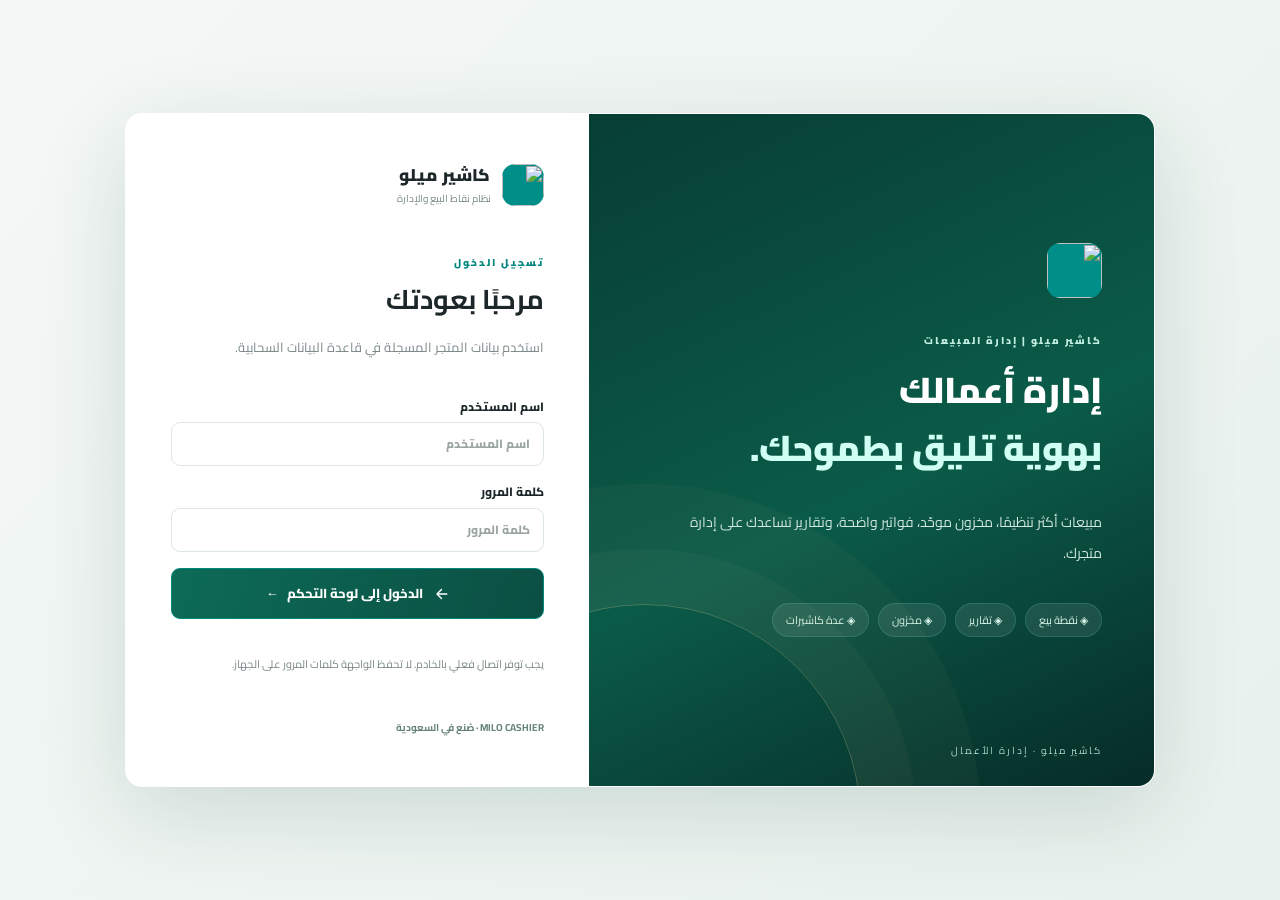
==== commit 22b28436: "Add files via upload" ====
--- a/index.html
+++ b/index.html
@@ -10,24 +10,35 @@
   <link rel="preconnect" href="https://fonts.gstatic.com" crossorigin>
   <link href="https://fonts.googleapis.com/css2?family=Cairo:wght@400;500;600;700;800;900&display=swap" rel="stylesheet">
   <link rel="manifest" href="manifest.webmanifest">
-  <link rel="icon" href="icons/icon-192.png">
-  <link rel="apple-touch-icon" href="icons/icon-192.png">
-  <link rel="stylesheet" href="style.css">
+  <link rel="icon" type="image/x-icon" href="icons/favicon.ico?v=13">
+  <link rel="icon" type="image/png" sizes="192x192" href="icons/icon-192.png?v=13">
+  <link rel="apple-touch-icon" href="icons/icon-192.png?v=13">
+  <link rel="stylesheet" href="style.css?v=13">
   <script defer src="startup.js"></script>
   <script defer src="icons.js"></script>
   <script defer src="offline-sync.js"></script>
   <script defer src="milo-bridge.js?v=363"></script>
-  <script defer src="app.js"></script>
-  <script defer src="pwa.js"></script>
+  <script defer src="app.js?v=13"></script>
+  <script defer src="pwa.js?v=13"></script>
   <script defer src="direct-print.js?v=362"></script>
 </head>
 <body data-initial-page="sale">
 <!-- Startup overlay: shown only during actual authentication and data loading. -->
 <section id="miloLoginLoading" class="milo-login-loading hidden" aria-live="polite" aria-busy="true" aria-labelledby="miloLoadingTitle" role="status" dir="rtl">
   <div class="milo-loading-card">
-    <div class="milo-loading-mark" aria-hidden="true"><span>M</span><i></i></div>
+    <div class="milo-loading-mark milo-icon-brand" aria-hidden="true"><img src="icons/milo-mark.svg" alt=""><i></i></div>
     <div class="milo-loading-kicker">MILO CASHIER</div>
-    <h2 id="miloLoadingTitle">مرحبًا بك في ميلو</h2>
+    <div class="milo-loading-slides" id="miloLoadingSlides">
+      <div class="milo-loading-slide is-active" id="miloLoadingSlide1">
+        <div class="milo-slide-label">برمجة وتطوير</div>
+        <h2 id="miloLoadingTitle">المبرمج عبد الملك بدر محمد هزازي</h2>
+      </div>
+      <div class="milo-loading-slide" id="miloLoadingSlide2" aria-hidden="true">
+        <div class="milo-saudi-mark" aria-hidden="true">✦</div>
+        <div class="milo-slide-label">بفخر</div>
+        <h2>صنع في السعودية</h2>
+      </div>
+    </div>
     <p id="miloLoadingStatus">جارٍ التحقق من بيانات الدخول...</p>
     <div class="milo-loading-progress" aria-hidden="true"><span></span></div>
     <div class="milo-loading-foot"><span class="milo-loading-dot"></span> تهيئة بيئة العمل بشكل آمن</div>
@@ -37,7 +48,7 @@
 <section id="loginScreen" class="login-screen">
   <div class="login-layout">
     <div class="login-hero">
-      <div class="brand-emblem large">M</div>
+      <div class="brand-emblem large milo-icon-brand"><img src="icons/milo-mark.svg" alt=""></div>
       <p class="eyebrow light-text">كاشير ميلو | إدارة المبيعات</p>
       <h1>إدارة أعمالك<br><span>بهوية تليق بطموحك.</span></h1>
       <p>مبيعات أكثر تنظيمًا، مخزون موحّد، فواتير واضحة، وتقارير تساعدك على إدارة متجرك.</p>
@@ -45,7 +56,7 @@
       <div class="hero-foot">كاشير ميلو · إدارة الأعمال</div>
     </div>
     <div class="login-form-side">
-      <div class="brand-inline"><span class="brand-emblem">M</span><div><strong>كاشير ميلو</strong><small>نظام نقاط البيع والإدارة</small></div></div>
+      <div class="brand-inline"><span class="brand-emblem milo-icon-brand"><img src="icons/milo-mark.svg" alt=""></span><div><strong>كاشير ميلو</strong><small>نظام نقاط البيع والإدارة</small></div></div>
       <p class="eyebrow">تسجيل الدخول</p>
       <h2>مرحبًا بعودتك</h2>
       <p class="muted">استخدم بيانات المتجر المسجلة في قاعدة البيانات السحابية.</p>
@@ -65,13 +76,13 @@
   <header class="topbar">
     <div class="topbar-row">
       <div class="header-start"><button class="sidebar-toggle" id="sidebarToggle" type="button" aria-label="فتح أو إغلاق القائمة" aria-controls="mainNav" aria-expanded="true" title="فتح أو إغلاق القائمة"><span class="hamburger-icon" aria-hidden="true"><svg viewBox="0 0 24 24" fill="none" stroke="currentColor" stroke-width="2" stroke-linecap="round"><path d="M4 7h16M4 12h16M4 17h16"/></svg></span></button>
-      <div class="brand-inline"><span class="brand-emblem">M</span><div><strong>كاشير ميلو</strong><small id="storeTitle">نظام نقاط البيع</small></div></div></div>
-      <div class="header-tools"><button type="button" id="syncQueueButton" class="sync-queue-pill" data-action="view-sync-queue" title="مزامنة الفواتير المعلقة" aria-live="polite">بانتظار المزامنة: <b id="syncQueueCount">0</b></button><span class="connection" id="connection" aria-live="polite"><i></i> التحقق من الاتصال</span><button class="btn outline tiny" id="installAppButton" type="button" hidden>تثبيت التطبيق</button><div class="account-menu" id="accountMenu"><button type="button" class="account-trigger" id="accountTrigger" aria-haspopup="true" aria-expanded="false" aria-controls="accountDropdown"><span class="account-circle" aria-hidden="true"><svg viewBox="0 0 24 24" fill="none" stroke="currentColor" stroke-width="1.9" stroke-linecap="round"><circle cx="12" cy="8" r="4"/><path d="M4 21v-2a8 8 0 0 1 16 0v2"/></svg></span><span class="account-label"><strong id="userName">حساب المتجر</strong><small>الحساب والخيارات</small></span><span class="account-chevron" aria-hidden="true">⌄</span></button><div class="account-dropdown" id="accountDropdown" hidden><div class="account-dropdown-head"><b id="accountMenuOwner">حساب المتجر</b><small id="accountMenuStore">إدارة الحساب</small></div><button type="button" data-action="go-account">حسابي والاشتراك</button><button type="button" class="account-logout" data-action="logout">تسجيل الخروج</button></div></div></div>
+      <div class="brand-inline"><span class="brand-emblem milo-icon-brand"><img src="icons/milo-mark.svg" alt=""></span><div><strong>كاشير ميلو</strong><small id="storeTitle">نظام نقاط البيع</small></div></div></div>
+      <div class="header-tools"><button type="button" id="syncQueueButton" class="sync-queue-pill" data-action="view-sync-queue" title="مزامنة الفواتير المعلقة" aria-live="polite">بانتظار المزامنة: <b id="syncQueueCount">0</b></button><span class="connection" id="connection" aria-live="polite"><i></i> التحقق من الاتصال</span><button class="btn outline tiny" id="installAppButton" type="button">تثبيت التطبيق</button><div class="account-menu" id="accountMenu"><button type="button" class="account-trigger" id="accountTrigger" aria-haspopup="true" aria-expanded="false" aria-controls="accountDropdown"><span class="account-circle" aria-hidden="true"><svg viewBox="0 0 24 24" fill="none" stroke="currentColor" stroke-width="1.9" stroke-linecap="round"><circle cx="12" cy="8" r="4"/><path d="M4 21v-2a8 8 0 0 1 16 0v2"/></svg></span><span class="account-label"><strong id="userName">حساب المتجر</strong><small>الحساب والخيارات</small></span><span class="account-chevron" aria-hidden="true">⌄</span></button><div class="account-dropdown" id="accountDropdown" hidden><div class="account-dropdown-head"><b id="accountMenuOwner">حساب المتجر</b><small id="accountMenuStore">إدارة الحساب</small></div><button type="button" data-action="go-account">حسابي والاشتراك</button><button type="button" class="account-logout" data-action="logout">تسجيل الخروج</button></div></div></div>
     </div>
   </header>
   <div class="sidebar-scrim" id="sidebarScrim" hidden></div>
   <aside class="pos-sidebar" id="sidebar" aria-label="القائمة الجانبية">
-    <div class="side-brand"><div class="side-brand-symbol">M</div><div class="sidebar-label"><b>كاشير ميلو</b><small>لوحة إدارة الأعمال</small></div></div>
+    <div class="side-brand"><div class="side-brand-symbol milo-icon-brand"><img src="icons/milo-mark.svg" alt=""></div><div class="sidebar-label"><b>كاشير ميلو</b><small>لوحة إدارة الأعمال</small></div></div>
     <div class="sidebar-scroll"><nav id="mainNav" class="side-menu" aria-label="القائمة الرئيسية"></nav></div>
     <div class="side-footer"><span class="side-footer-dot"></span><div class="sidebar-label"><b>نظام نقاط البيع</b><small>إدارة ومزامنة مركزية</small></div></div>
   </aside>
--- a/style.css
+++ b/style.css
@@ -860,3 +860,30 @@
 @media(prefers-reduced-motion:reduce){.milo-loading-mark i,.milo-loading-progress span{animation:none}}
 @media(max-width:480px){.milo-loading-card{padding:30px 20px}.milo-loading-card h2{font-size:20px}}
 @media print{.milo-login-loading{display:none!important}}
+
+/* V11 — two polished, progress-driven intro slides; never block login completion. */
+.milo-loading-slides{position:relative;min-height:106px;display:grid;place-items:center;overflow:hidden;margin:13px 0 2px}
+.milo-loading-slide{grid-area:1/1;opacity:0;transform:translateY(13px) scale(.97);transition:opacity .27s ease,transform .27s ease;pointer-events:none;width:100%;visibility:hidden}
+.milo-loading-slide.is-active{opacity:1;transform:translateY(0) scale(1);visibility:visible}
+.milo-loading-slide h2{font-size:clamp(18px,3.5vw,22px);line-height:1.75;margin:2px 0 3px;color:#123f36}
+.milo-slide-label{font-size:12px;color:#127c64;font-weight:800;letter-spacing:.3px}
+.milo-saudi-mark{display:inline-grid;place-items:center;width:29px;height:29px;margin-bottom:2px;border-radius:50%;background:#e0f2e9;color:#0c775d;font-size:20px}
+@media(prefers-reduced-motion:reduce){.milo-loading-slide{transition:none;transform:none}}
+
+/* MILO V12 premium reporting - scoped styles; no sale, receipt or print changes */
+.milo-dashboard{--milo:#008f88;--milo-deep:#064b4b;color:#183d43;display:grid;gap:18px}
+.milo-dash-hero{border-radius:21px;background:linear-gradient(115deg,#073f43,#056b68 65%,#079b92);padding:28px 30px;color:white;display:flex;justify-content:space-between;align-items:center;gap:18px;overflow:hidden;position:relative}
+.milo-dash-hero:after{content:'';position:absolute;width:240px;height:240px;border:1px solid #ffffff24;border-radius:50%;left:-50px;top:-100px;box-shadow:0 0 0 42px #ffffff08,0 0 0 95px #ffffff07;pointer-events:none}
+.milo-dash-overline{font-family:Arial,sans-serif;letter-spacing:1.8px;color:#a2e8e4;font-size:10px;font-weight:700}
+.milo-dash-hero h2{font-size:23px;margin:5px 0 8px;color:white}.milo-dash-hero p{margin:0;color:#d3f4f0;font-size:12px}.milo-shift-note{margin-top:7px!important}.milo-live-chip{z-index:1;white-space:nowrap;border:1px solid #ffffff45;border-radius:30px;padding:8px 12px;background:#ffffff1a;color:white;font-size:11px;font-weight:800}.milo-live-chip span{display:inline-block;width:8px;height:8px;background:#81ead8;border-radius:50%;margin-left:6px}
+.milo-kpi-grid{display:grid;grid-template-columns:repeat(4,minmax(0,1fr));gap:13px}.milo-kpi{min-width:0;background:white;border:1px solid #e3eded;border-radius:17px;padding:17px 19px;box-shadow:0 8px 24px #033f4410}.milo-kpi.primary{background:linear-gradient(145deg,#e5f8f5,#fff);border-color:#bce3de}.milo-kpi-top{display:flex;justify-content:space-between;align-items:center;gap:8px}.milo-kpi-top span{font-weight:800;font-size:12px;color:#58767a}.milo-kpi-top i{font-size:20px;line-height:1;color:#008f88;font-style:normal}.milo-kpi strong{display:block;font-size:clamp(17px,1.9vw,27px);line-height:1.65;color:#063e43;margin-top:5px;white-space:normal;overflow-wrap:anywhere}.milo-kpi small{display:block;color:#84989c;font-size:10px}
+.milo-dashboard-grid{display:grid;grid-template-columns:minmax(0,1.5fr) minmax(280px,1fr);gap:15px}.milo-dash-card{min-width:0;border:1px solid #e2ecec;background:#fff;border-radius:20px;padding:20px;box-shadow:0 9px 22px #123d3d0a}.milo-card-head{display:flex;justify-content:space-between;align-items:center;gap:10px;margin-bottom:19px}.milo-card-head span{font-size:10px;color:#008c86;font-weight:800}.milo-card-head h3{font-size:16px;color:#173f43;margin:4px 0 0}.milo-card-head small{color:#85989b;font-size:10px}.milo-trend-svg{width:100%;height:auto;max-height:270px;overflow:visible;direction:ltr}.milo-empty-chart{min-height:135px;display:grid;place-items:center;color:#94a6a8;font-size:12px}.milo-pay-chart{display:flex;flex-wrap:wrap;gap:24px;align-items:center;justify-content:center;padding:10px 0}.milo-donut{width:170px;height:170px;border-radius:50%;background:conic-gradient(#008f88 0% var(--milo-cash-pct),#8edcd5 var(--milo-cash-pct) 100%);display:grid;place-items:center;flex-shrink:0}.milo-donut>div{width:124px;height:124px;display:flex;align-items:center;justify-content:center;flex-direction:column;border-radius:50%;background:#fff}.milo-donut b{font-size:27px;color:#063f43}.milo-donut small{font-size:11px;color:#8a9c9e}.milo-pay-legend{flex:1;min-width:140px}.milo-pay-legend>div{display:flex;align-items:center;gap:8px;padding:12px 0;border-bottom:1px solid #edf1f2}.milo-pay-legend i{width:9px;height:9px;border-radius:3px;background:#008f88}.milo-pay-legend i.card{background:#8edcd5}.milo-pay-legend span{color:#789092;font-size:11px}.milo-pay-legend b{margin-right:auto;font-size:12px;color:#194248}.milo-product-list{display:grid;gap:15px}.milo-product-rank{display:flex;align-items:center;gap:11px}.milo-rank-num{background:#e6f5f3;color:#008d87;border-radius:10px;min-width:30px;min-height:30px;display:grid;place-items:center;font-weight:900}.milo-rank-meta{flex:1;min-width:0}.milo-rank-meta>div:first-child{display:flex;justify-content:space-between;gap:9px;font-size:11px;margin-bottom:6px}.milo-rank-meta b{overflow-wrap:anywhere}.milo-rank-meta span{color:#879a9d;white-space:nowrap}.milo-rank-track{height:6px;border-radius:8px;background:#eef5f5;overflow:hidden}.milo-rank-track i{display:block;height:100%;background:linear-gradient(90deg,#078d88,#4cc7bf);border-radius:8px}.milo-dash-note,.milo-report-foot{color:#87999d;font-size:10px;line-height:1.9}.milo-hour-bars{height:180px;display:flex;align-items:end;gap:7px;padding:5px 0 10px;border-bottom:1px solid #e1ecec;direction:ltr}.milo-hour-col{display:flex;flex-direction:column;justify-content:end;align-items:center;flex:1;min-width:0;height:100%;gap:7px}.milo-hour-bar{width:min(80%,34px);background:linear-gradient(0deg,#008c86,#66d2c9);border-radius:6px 6px 0 0;min-height:3px}.milo-hour-col small{font-size:9px;color:#8b9ea0}.milo-report-foot{display:flex;justify-content:space-between;gap:12px;flex-wrap:wrap;padding:0 4px}
+@media(max-width:1100px){.milo-kpi-grid{grid-template-columns:repeat(2,minmax(0,1fr))}.milo-dashboard-grid{grid-template-columns:minmax(0,1fr)}}
+@media(max-width:620px){.milo-dash-hero{padding:20px 18px;align-items:flex-start;flex-direction:column}.milo-dash-hero h2{font-size:19px}.milo-kpi-grid{gap:8px}.milo-kpi{padding:12px}.milo-kpi strong{font-size:17px}.milo-dash-card{padding:14px}.milo-pay-chart{gap:12px}.milo-hour-bars{gap:3px}.milo-hour-col small{font-size:8px}}
+
+/* V13 MILO brand system: same icon in loading, header, sidebar, login, desktop. */
+.milo-icon-brand {padding:0!important; overflow:hidden!important; background:#008f88!important;border:0!important;box-shadow:none!important;display:grid!important;place-items:center!important}
+.milo-icon-brand img {display:block;width:100%;height:100%;object-fit:contain;border-radius:inherit}
+.milo-loading-mark.milo-icon-brand {border-radius:18px!important}
+#installAppButton:not([hidden]) {display:inline-flex;align-items:center;justify-content:center;white-space:nowrap;min-height:36px;border-color:#9dd8d1;color:#00786f;background:#eaf8f5;font-weight:800}
+@media(max-width:720px){#installAppButton:not([hidden]){font-size:10px;min-height:32px;padding:6px 9px}}
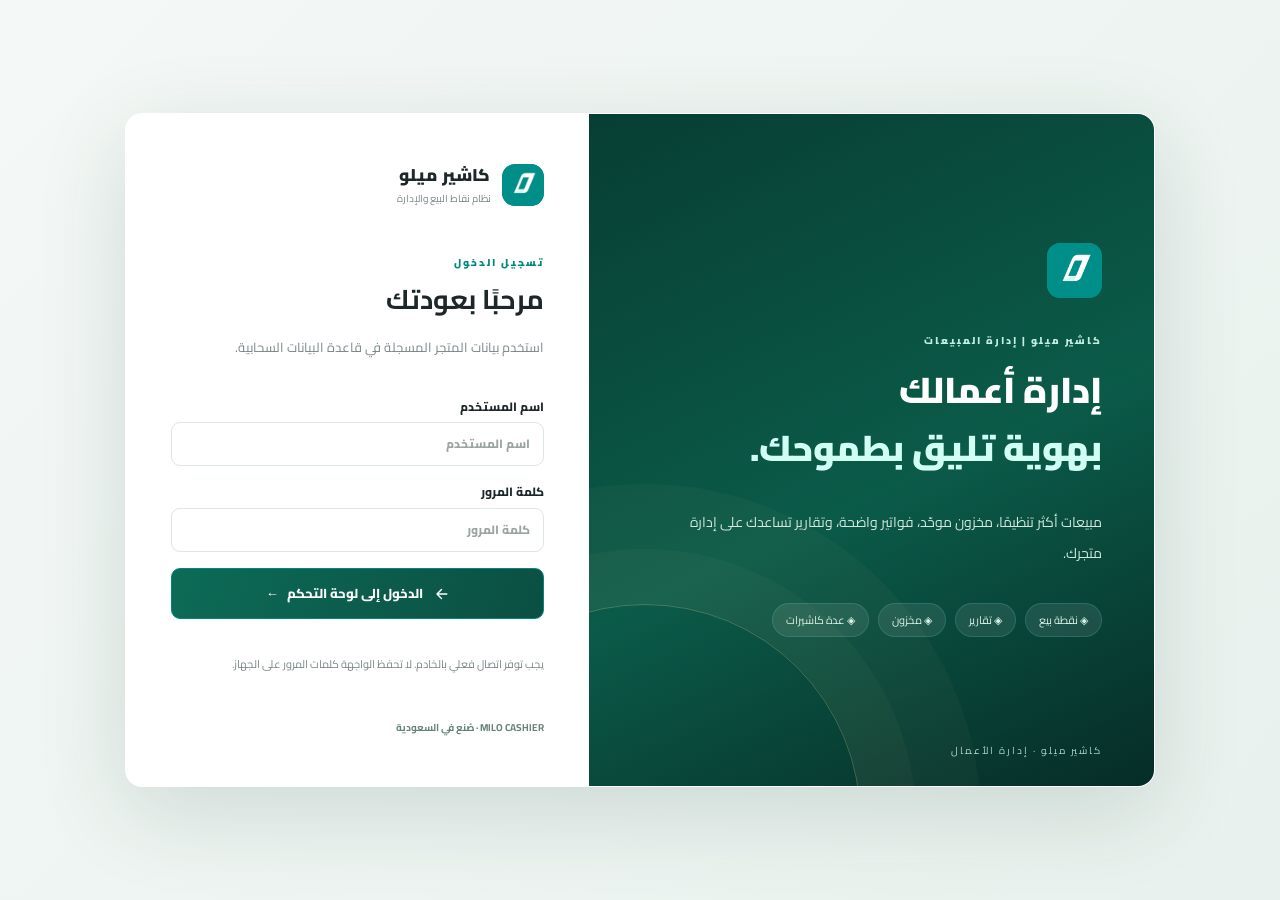
==== commit d6c33c8c: "Add files via upload" ====
--- a/index.html
+++ b/index.html
@@ -1,6 +1,18 @@
 <!doctype html>
 <html lang="ar" dir="rtl">
 <head>
+<script id="milo-icon-rescue">
+  /* Portable icon fallback: recover logo if hosting or a stale service worker returns a missing image. */
+  (function(){
+    var fallback = "[data-uri]";
+    document.addEventListener('error', function(e){
+      var img=e.target;
+      if (img && img.tagName==='IMG' && img.getAttribute('src') && /(?:^|\/)icons\/milo-v16-192\.png(?:[?#]|$)/.test(img.getAttribute('src')) && img.getAttribute('src')!==fallback) {
+        img.src=fallback;
+      }
+    }, true);
+  })();
+</script>
   <meta charset="utf-8">
   <meta name="viewport" content="width=device-width,initial-scale=1,maximum-scale=1,user-scalable=no,viewport-fit=cover">
   <meta name="theme-color" content="#00867f">
@@ -9,24 +21,25 @@
   <link rel="preconnect" href="https://fonts.googleapis.com">
   <link rel="preconnect" href="https://fonts.gstatic.com" crossorigin>
   <link href="https://fonts.googleapis.com/css2?family=Cairo:wght@400;500;600;700;800;900&display=swap" rel="stylesheet">
-  <link rel="manifest" href="manifest.webmanifest">
-  <link rel="icon" type="image/x-icon" href="icons/favicon.ico?v=13">
-  <link rel="icon" type="image/png" sizes="192x192" href="icons/icon-192.png?v=13">
-  <link rel="apple-touch-icon" href="icons/icon-192.png?v=13">
+  <link rel="manifest" href="manifest-v16.webmanifest?v=16">
+  <link rel="shortcut icon" href="favicon-v16.ico?v=16" type="image/x-icon">
+  <link rel="icon" type="image/png" sizes="32x32" href="icons/milo-v16-32.png?v=16">
+  <link rel="icon" type="image/png" sizes="192x192" href="icons/milo-v16-192.png?v=16">
+  <link rel="apple-touch-icon" href="icons/milo-v16-180.png?v=16">
   <link rel="stylesheet" href="style.css?v=13">
   <script defer src="startup.js"></script>
   <script defer src="icons.js"></script>
   <script defer src="offline-sync.js"></script>
   <script defer src="milo-bridge.js?v=363"></script>
   <script defer src="app.js?v=13"></script>
-  <script defer src="pwa.js?v=13"></script>
+  <script defer src="pwa.js?v=16"></script>
   <script defer src="direct-print.js?v=362"></script>
 </head>
 <body data-initial-page="sale">
 <!-- Startup overlay: shown only during actual authentication and data loading. -->
 <section id="miloLoginLoading" class="milo-login-loading hidden" aria-live="polite" aria-busy="true" aria-labelledby="miloLoadingTitle" role="status" dir="rtl">
   <div class="milo-loading-card">
-    <div class="milo-loading-mark milo-icon-brand" aria-hidden="true"><img src="icons/milo-mark.svg" alt=""><i></i></div>
+    <div class="milo-loading-mark milo-icon-brand" aria-hidden="true"><img src="icons/milo-v16-192.png?v=16" alt=""><i></i></div>
     <div class="milo-loading-kicker">MILO CASHIER</div>
     <div class="milo-loading-slides" id="miloLoadingSlides">
       <div class="milo-loading-slide is-active" id="miloLoadingSlide1">
@@ -48,7 +61,7 @@
 <section id="loginScreen" class="login-screen">
   <div class="login-layout">
     <div class="login-hero">
-      <div class="brand-emblem large milo-icon-brand"><img src="icons/milo-mark.svg" alt=""></div>
+      <div class="brand-emblem large milo-icon-brand"><img src="icons/milo-v16-192.png?v=16" alt=""></div>
       <p class="eyebrow light-text">كاشير ميلو | إدارة المبيعات</p>
       <h1>إدارة أعمالك<br><span>بهوية تليق بطموحك.</span></h1>
       <p>مبيعات أكثر تنظيمًا، مخزون موحّد، فواتير واضحة، وتقارير تساعدك على إدارة متجرك.</p>
@@ -56,7 +69,7 @@
       <div class="hero-foot">كاشير ميلو · إدارة الأعمال</div>
     </div>
     <div class="login-form-side">
-      <div class="brand-inline"><span class="brand-emblem milo-icon-brand"><img src="icons/milo-mark.svg" alt=""></span><div><strong>كاشير ميلو</strong><small>نظام نقاط البيع والإدارة</small></div></div>
+      <div class="brand-inline"><span class="brand-emblem milo-icon-brand"><img src="icons/milo-v16-192.png?v=16" alt=""></span><div><strong>كاشير ميلو</strong><small>نظام نقاط البيع والإدارة</small></div></div>
       <p class="eyebrow">تسجيل الدخول</p>
       <h2>مرحبًا بعودتك</h2>
       <p class="muted">استخدم بيانات المتجر المسجلة في قاعدة البيانات السحابية.</p>
@@ -76,13 +89,13 @@
   <header class="topbar">
     <div class="topbar-row">
       <div class="header-start"><button class="sidebar-toggle" id="sidebarToggle" type="button" aria-label="فتح أو إغلاق القائمة" aria-controls="mainNav" aria-expanded="true" title="فتح أو إغلاق القائمة"><span class="hamburger-icon" aria-hidden="true"><svg viewBox="0 0 24 24" fill="none" stroke="currentColor" stroke-width="2" stroke-linecap="round"><path d="M4 7h16M4 12h16M4 17h16"/></svg></span></button>
-      <div class="brand-inline"><span class="brand-emblem milo-icon-brand"><img src="icons/milo-mark.svg" alt=""></span><div><strong>كاشير ميلو</strong><small id="storeTitle">نظام نقاط البيع</small></div></div></div>
+      <div class="brand-inline"><span class="brand-emblem milo-icon-brand"><img src="icons/milo-v16-192.png?v=16" alt=""></span><div><strong>كاشير ميلو</strong><small id="storeTitle">نظام نقاط البيع</small></div></div></div>
       <div class="header-tools"><button type="button" id="syncQueueButton" class="sync-queue-pill" data-action="view-sync-queue" title="مزامنة الفواتير المعلقة" aria-live="polite">بانتظار المزامنة: <b id="syncQueueCount">0</b></button><span class="connection" id="connection" aria-live="polite"><i></i> التحقق من الاتصال</span><button class="btn outline tiny" id="installAppButton" type="button">تثبيت التطبيق</button><div class="account-menu" id="accountMenu"><button type="button" class="account-trigger" id="accountTrigger" aria-haspopup="true" aria-expanded="false" aria-controls="accountDropdown"><span class="account-circle" aria-hidden="true"><svg viewBox="0 0 24 24" fill="none" stroke="currentColor" stroke-width="1.9" stroke-linecap="round"><circle cx="12" cy="8" r="4"/><path d="M4 21v-2a8 8 0 0 1 16 0v2"/></svg></span><span class="account-label"><strong id="userName">حساب المتجر</strong><small>الحساب والخيارات</small></span><span class="account-chevron" aria-hidden="true">⌄</span></button><div class="account-dropdown" id="accountDropdown" hidden><div class="account-dropdown-head"><b id="accountMenuOwner">حساب المتجر</b><small id="accountMenuStore">إدارة الحساب</small></div><button type="button" data-action="go-account">حسابي والاشتراك</button><button type="button" class="account-logout" data-action="logout">تسجيل الخروج</button></div></div></div>
     </div>
   </header>
   <div class="sidebar-scrim" id="sidebarScrim" hidden></div>
   <aside class="pos-sidebar" id="sidebar" aria-label="القائمة الجانبية">
-    <div class="side-brand"><div class="side-brand-symbol milo-icon-brand"><img src="icons/milo-mark.svg" alt=""></div><div class="sidebar-label"><b>كاشير ميلو</b><small>لوحة إدارة الأعمال</small></div></div>
+    <div class="side-brand"><div class="side-brand-symbol milo-icon-brand"><img src="icons/milo-v16-192.png?v=16" alt=""></div><div class="sidebar-label"><b>كاشير ميلو</b><small>لوحة إدارة الأعمال</small></div></div>
     <div class="sidebar-scroll"><nav id="mainNav" class="side-menu" aria-label="القائمة الرئيسية"></nav></div>
     <div class="side-footer"><span class="side-footer-dot"></span><div class="sidebar-label"><b>نظام نقاط البيع</b><small>إدارة ومزامنة مركزية</small></div></div>
   </aside>
